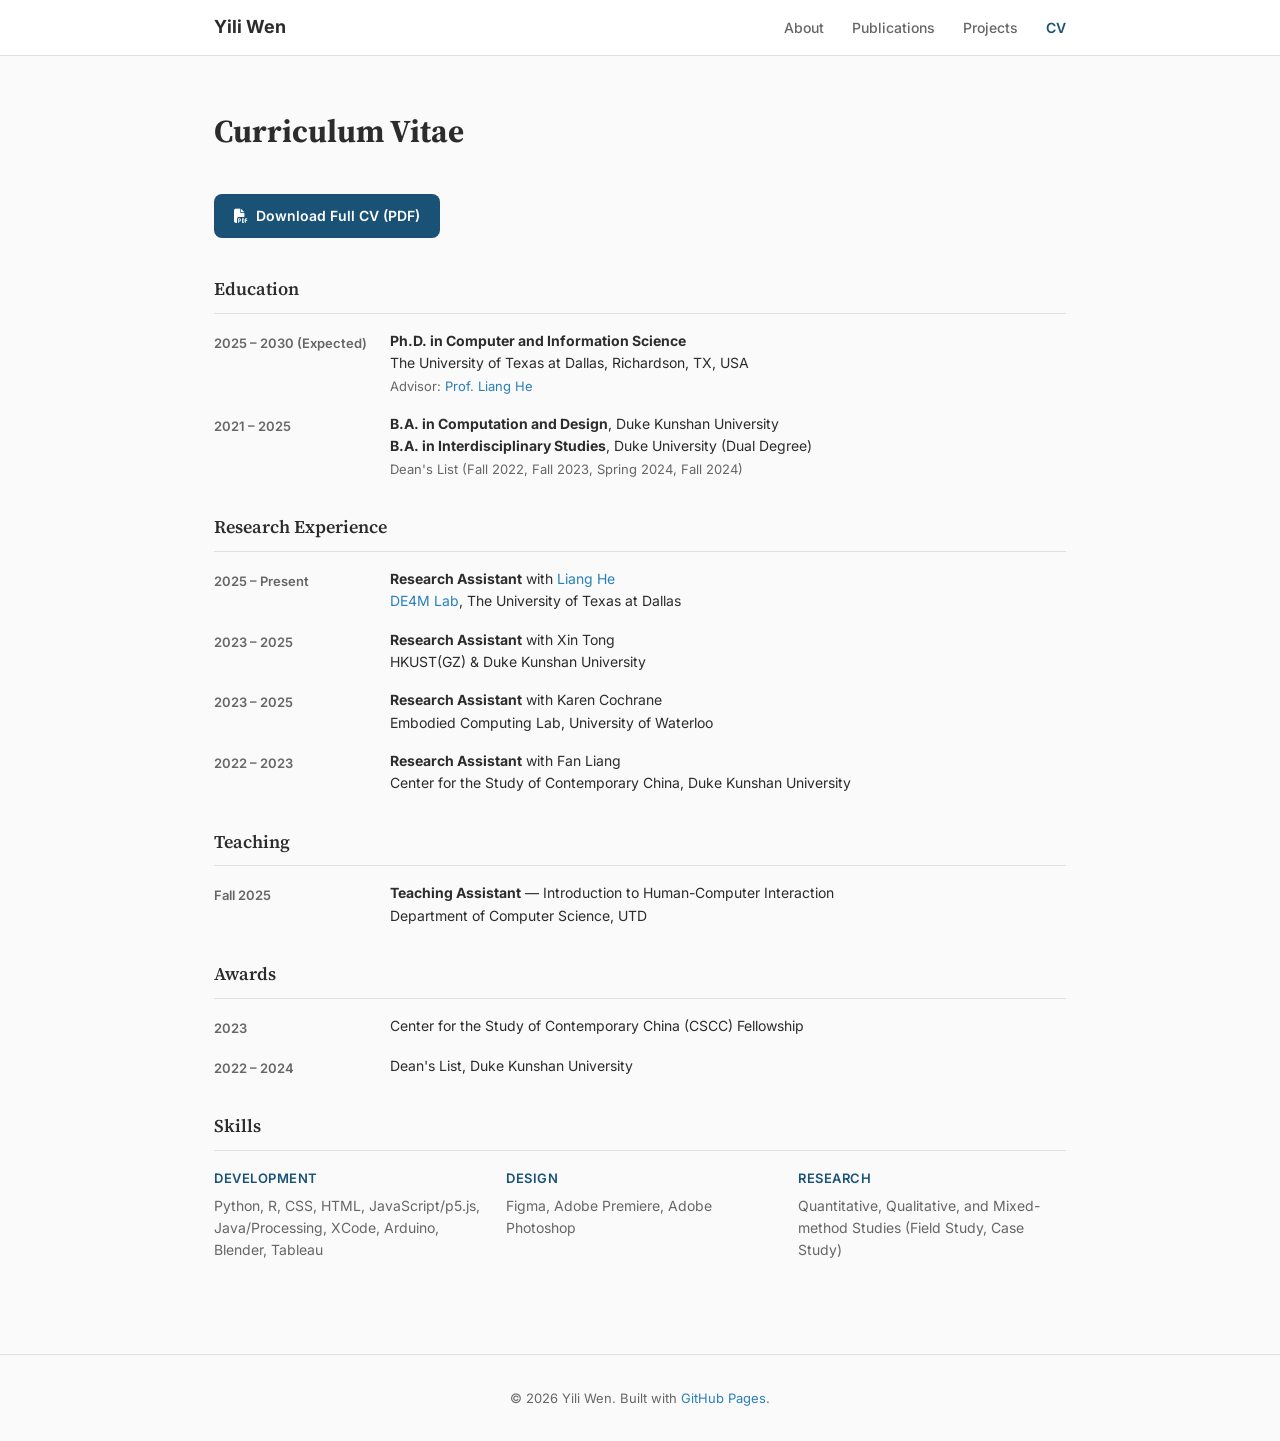
==== cv.html @ 9dcdfe8d "Split into 4 pages, update DE4M and Liang He links, add featured projects on About" ====
<!DOCTYPE html>
<html lang="en">
<head>
  <meta charset="UTF-8">
  <meta name="viewport" content="width=device-width, initial-scale=1.0">
  <title>CV - Yili Wen</title>
  <link rel="stylesheet" href="style.css">
  <link rel="preconnect" href="https://fonts.googleapis.com">
  <link rel="preconnect" href="https://fonts.gstatic.com" crossorigin>
  <link href="https://fonts.googleapis.com/css2?family=Inter:wght@300;400;500;600;700&family=Source+Serif+4:ital,wght@0,400;0,600;0,700;1,400&display=swap" rel="stylesheet">
  <link rel="stylesheet" href="https://cdnjs.cloudflare.com/ajax/libs/font-awesome/6.5.1/css/all.min.css">
</head>
<body>

<nav class="navbar">
  <div class="nav-container">
    <a href="index.html" class="nav-name">Yili Wen</a>
    <div class="nav-links">
      <a href="index.html">About</a>
      <a href="publications.html">Publications</a>
      <a href="projects.html">Projects</a>
      <a href="cv.html" class="active">CV</a>
    </div>
    <button class="nav-toggle" aria-label="Toggle menu">
      <i class="fas fa-bars"></i>
    </button>
  </div>
</nav>

<main class="page-content">
  <div class="container">
    <h1 class="page-title">Curriculum Vitae</h1>

    <p class="cv-download" style="margin-bottom: 36px;">
      <a href="YiliWen_CV.pdf" target="_blank"><i class="fas fa-file-pdf"></i> Download Full CV (PDF)</a>
    </p>

    <div class="cv-section">
      <h3>Education</h3>
      <div class="cv-item">
        <div class="cv-date">2025 &ndash; 2030 (Expected)</div>
        <div class="cv-detail">
          <strong>Ph.D. in Computer and Information Science</strong><br>
          The University of Texas at Dallas, Richardson, TX, USA<br>
          <span class="cv-note">Advisor: <a href="https://www.lianghe.me/" target="_blank">Prof. Liang He</a></span>
        </div>
      </div>
      <div class="cv-item">
        <div class="cv-date">2021 &ndash; 2025</div>
        <div class="cv-detail">
          <strong>B.A. in Computation and Design</strong>, Duke Kunshan University<br>
          <strong>B.A. in Interdisciplinary Studies</strong>, Duke University (Dual Degree)<br>
          <span class="cv-note">Dean's List (Fall 2022, Fall 2023, Spring 2024, Fall 2024)</span>
        </div>
      </div>
    </div>

    <div class="cv-section">
      <h3>Research Experience</h3>
      <div class="cv-item">
        <div class="cv-date">2025 &ndash; Present</div>
        <div class="cv-detail">
          <strong>Research Assistant</strong> with <a href="https://www.lianghe.me/" target="_blank">Liang He</a><br>
          <a href="https://www.de4m.xyz/" target="_blank">DE4M Lab</a>, The University of Texas at Dallas
        </div>
      </div>
      <div class="cv-item">
        <div class="cv-date">2023 &ndash; 2025</div>
        <div class="cv-detail">
          <strong>Research Assistant</strong> with Xin Tong<br>
          HKUST(GZ) &amp; Duke Kunshan University
        </div>
      </div>
      <div class="cv-item">
        <div class="cv-date">2023 &ndash; 2025</div>
        <div class="cv-detail">
          <strong>Research Assistant</strong> with Karen Cochrane<br>
          Embodied Computing Lab, University of Waterloo
        </div>
      </div>
      <div class="cv-item">
        <div class="cv-date">2022 &ndash; 2023</div>
        <div class="cv-detail">
          <strong>Research Assistant</strong> with Fan Liang<br>
          Center for the Study of Contemporary China, Duke Kunshan University
        </div>
      </div>
    </div>

    <div class="cv-section">
      <h3>Teaching</h3>
      <div class="cv-item">
        <div class="cv-date">Fall 2025</div>
        <div class="cv-detail">
          <strong>Teaching Assistant</strong> &mdash; Introduction to Human-Computer Interaction<br>
          Department of Computer Science, UTD
        </div>
      </div>
    </div>

    <div class="cv-section">
      <h3>Awards</h3>
      <div class="cv-item">
        <div class="cv-date">2023</div>
        <div class="cv-detail">
          Center for the Study of Contemporary China (CSCC) Fellowship
        </div>
      </div>
      <div class="cv-item">
        <div class="cv-date">2022 &ndash; 2024</div>
        <div class="cv-detail">
          Dean's List, Duke Kunshan University
        </div>
      </div>
    </div>

    <div class="cv-section">
      <h3>Skills</h3>
      <div class="skills-grid">
        <div class="skill-group">
          <h4>Development</h4>
          <p>Python, R, CSS, HTML, JavaScript/p5.js, Java/Processing, XCode, Arduino, Blender, Tableau</p>
        </div>
        <div class="skill-group">
          <h4>Design</h4>
          <p>Figma, Adobe Premiere, Adobe Photoshop</p>
        </div>
        <div class="skill-group">
          <h4>Research</h4>
          <p>Quantitative, Qualitative, and Mixed-method Studies (Field Study, Case Study)</p>
        </div>
      </div>
    </div>

  </div>
</main>

<footer class="footer">
  <div class="container">
    <p>&copy; 2026 Yili Wen. Built with <a href="https://pages.github.com/" target="_blank">GitHub Pages</a>.</p>
  </div>
</footer>

<script>
  const toggle = document.querySelector('.nav-toggle');
  const links = document.querySelector('.nav-links');
  toggle.addEventListener('click', () => links.classList.toggle('active'));
</script>

</body>
</html>
---- style.css ----
/* ============================================
   Yili Wen - Academic Personal Website
   Clean, minimal design inspired by HCI PhD sites
   ============================================ */

:root {
  --color-bg: #fafafa;
  --color-bg-alt: #f0f0f0;
  --color-text: #2c2c2c;
  --color-text-secondary: #666;
  --color-accent: #1a5276;
  --color-accent-light: #2980b9;
  --color-border: #e0e0e0;
  --color-card-bg: #fff;
  --color-tag-bg: #e8f0f8;
  --color-tag-text: #1a5276;
  --font-sans: 'Inter', -apple-system, BlinkMacSystemFont, sans-serif;
  --font-serif: 'Source Serif 4', Georgia, serif;
  --max-width: 900px;
  --nav-height: 56px;
}

/* Reset */
*, *::before, *::after {
  box-sizing: border-box;
  margin: 0;
  padding: 0;
}

html {
  scroll-behavior: smooth;
  scroll-padding-top: var(--nav-height);
}

body {
  font-family: var(--font-sans);
  font-size: 15px;
  line-height: 1.7;
  color: var(--color-text);
  background: var(--color-bg);
  -webkit-font-smoothing: antialiased;
}

a {
  color: var(--color-accent-light);
  text-decoration: none;
  transition: color 0.2s;
}

a:hover {
  color: var(--color-accent);
  text-decoration: underline;
}

.container {
  max-width: var(--max-width);
  margin: 0 auto;
  padding: 0 24px;
}

/* ---- Navigation ---- */
.navbar {
  position: fixed;
  top: 0;
  left: 0;
  right: 0;
  height: var(--nav-height);
  background: rgba(255, 255, 255, 0.92);
  backdrop-filter: blur(12px);
  -webkit-backdrop-filter: blur(12px);
  border-bottom: 1px solid var(--color-border);
  z-index: 100;
}

.nav-container {
  max-width: var(--max-width);
  margin: 0 auto;
  padding: 0 24px;
  display: flex;
  align-items: center;
  justify-content: space-between;
  height: 100%;
}

.nav-name {
  font-weight: 700;
  font-size: 18px;
  color: var(--color-text);
  text-decoration: none;
}

.nav-name:hover {
  text-decoration: none;
  color: var(--color-accent);
}

.nav-links {
  display: flex;
  gap: 28px;
}

.nav-links a {
  font-size: 14px;
  font-weight: 500;
  color: var(--color-text-secondary);
  text-decoration: none;
  transition: color 0.2s;
}

.nav-links a:hover {
  color: var(--color-accent);
  text-decoration: none;
}

.nav-toggle {
  display: none;
  background: none;
  border: none;
  font-size: 20px;
  color: var(--color-text);
  cursor: pointer;
}

/* ---- Page Content ---- */
.page-content {
  padding-top: calc(var(--nav-height) + 48px);
  padding-bottom: 60px;
  min-height: calc(100vh - 100px);
}

.page-title {
  font-family: var(--font-serif);
  font-size: 32px;
  font-weight: 700;
  margin-bottom: 36px;
  color: var(--color-text);
}

/* ---- Section Base ---- */
.section {
  padding: 80px 0 60px;
}

.section:first-of-type {
  padding-top: calc(var(--nav-height) + 60px);
}

.section-alt {
  background: var(--color-bg-alt);
}

/* ---- Active Nav ---- */
.nav-links a.active {
  color: var(--color-accent);
  font-weight: 600;
}

/* ---- Section Header with View All ---- */
.section-header {
  display: flex;
  align-items: baseline;
  justify-content: space-between;
  margin-bottom: 0;
}

.section-header h2 {
  margin-bottom: 24px;
}

.view-all {
  font-size: 14px;
  font-weight: 500;
  white-space: nowrap;
}

/* ---- Featured Projects ---- */
.featured-projects {
  margin-top: 48px;
}

/* ---- Project Card as Link ---- */
a.project-card {
  text-decoration: none;
  color: inherit;
  display: block;
}

a.project-card:hover {
  text-decoration: none;
}

a.project-card:hover h3 {
  color: var(--color-accent);
}

/* ---- Skills Grid ---- */
.skills-grid {
  display: grid;
  grid-template-columns: repeat(3, 1fr);
  gap: 24px;
}

.skill-group h4 {
  font-size: 13px;
  font-weight: 600;
  text-transform: uppercase;
  letter-spacing: 0.5px;
  color: var(--color-accent);
  margin-bottom: 6px;
}

.skill-group p {
  font-size: 14px;
  color: var(--color-text-secondary);
  line-height: 1.6;
}

h2 {
  font-family: var(--font-serif);
  font-size: 28px;
  font-weight: 700;
  margin-bottom: 32px;
  color: var(--color-text);
}

h3 {
  font-size: 16px;
  font-weight: 600;
  margin-bottom: 12px;
}

/* ---- Hero / About ---- */
.hero-grid {
  display: grid;
  grid-template-columns: 200px 1fr;
  gap: 40px;
  align-items: start;
  margin-bottom: 36px;
}

.photo-placeholder {
  width: 200px;
  height: 240px;
  background: #d5d5d5;
  border-radius: 12px;
}

.profile-photo {
  width: 160px;
  height: 200px;
  object-fit: cover;
  object-position: center top;
  border-radius: 10px;
}

.hero-info h1 {
  font-family: var(--font-serif);
  font-size: 36px;
  font-weight: 700;
  line-height: 1.2;
  margin-bottom: 4px;
}

.chinese-name {
  font-size: 22px;
  font-weight: 400;
  color: var(--color-text-secondary);
}

.subtitle {
  font-size: 17px;
  color: var(--color-accent);
  font-weight: 500;
  margin-bottom: 8px;
}

.affiliation {
  font-size: 14px;
  color: var(--color-text-secondary);
  line-height: 1.6;
  margin-bottom: 16px;
}

.affiliation a {
  color: var(--color-text-secondary);
  text-decoration: underline;
  text-decoration-color: var(--color-border);
  text-underline-offset: 2px;
}

.affiliation a:hover {
  color: var(--color-accent);
}

.contact-links {
  display: flex;
  gap: 16px;
}

.contact-links a {
  display: flex;
  align-items: center;
  justify-content: center;
  width: 36px;
  height: 36px;
  border-radius: 50%;
  background: var(--color-bg-alt);
  color: var(--color-text-secondary);
  font-size: 16px;
  transition: all 0.2s;
  text-decoration: none;
}

.contact-links a:hover {
  background: var(--color-accent);
  color: #fff;
  text-decoration: none;
}

.bio {
  margin-bottom: 40px;
}

.bio p {
  margin-bottom: 12px;
  color: var(--color-text);
  line-height: 1.8;
}

/* ---- News ---- */
.news-list {
  list-style: none;
  border-left: 3px solid var(--color-accent);
  padding-left: 20px;
}

.news-list li {
  padding: 6px 0;
  font-size: 14px;
  color: var(--color-text);
}

.news-date {
  font-weight: 600;
  color: var(--color-accent);
  margin-right: 8px;
  font-size: 13px;
}

.news-tag {
  display: inline-block;
  font-size: 11px;
  font-weight: 600;
  padding: 1px 8px;
  border-radius: 4px;
  margin-right: 6px;
  text-transform: uppercase;
  letter-spacing: 0.5px;
}

.tag-paper { background: #d4edda; color: #155724; }
.tag-poster { background: #fff3cd; color: #856404; }
.tag-new { background: #cce5ff; color: #004085; }
.tag-award { background: #f8d7da; color: #721c24; }

/* ---- Publications ---- */
.pub-category {
  font-family: var(--font-serif);
  font-size: 18px;
  font-weight: 600;
  color: var(--color-text-secondary);
  margin-top: 28px;
  margin-bottom: 20px;
  padding-bottom: 8px;
  border-bottom: 1px solid var(--color-border);
}

.pub-item {
  display: grid;
  grid-template-columns: 52px 1fr;
  gap: 16px;
  margin-bottom: 28px;
}

.pub-year {
  font-weight: 700;
  font-size: 14px;
  color: var(--color-accent);
  padding-top: 2px;
}

.pub-title {
  font-family: var(--font-serif);
  font-size: 15px;
  font-weight: 600;
  line-height: 1.5;
  margin-bottom: 4px;
}

.pub-authors {
  font-size: 13px;
  color: var(--color-text-secondary);
  margin-bottom: 2px;
}

.pub-info {
  font-size: 13px;
  color: var(--color-text-secondary);
  font-style: italic;
}

.venue-badge {
  display: inline-block;
  font-size: 11px;
  font-weight: 700;
  padding: 2px 8px;
  border-radius: 4px;
  background: var(--color-accent);
  color: #fff;
  letter-spacing: 0.3px;
  margin-bottom: 6px;
}

.venue-poster {
  background: #6c757d;
}

.pub-links {
  margin-top: 6px;
  display: flex;
  gap: 12px;
}

.pub-link {
  font-size: 12px;
  font-weight: 600;
  padding: 3px 10px;
  border-radius: 4px;
  background: var(--color-tag-bg);
  color: var(--color-tag-text);
  text-decoration: none;
}

.pub-link:hover {
  background: var(--color-accent);
  color: #fff;
  text-decoration: none;
}

/* ---- Projects Grid ---- */
.project-grid {
  display: grid;
  grid-template-columns: repeat(2, 1fr);
  gap: 24px;
}

.project-card {
  background: var(--color-card-bg);
  border-radius: 12px;
  overflow: hidden;
  border: 1px solid var(--color-border);
  transition: transform 0.2s, box-shadow 0.2s;
}

.project-card:hover {
  transform: translateY(-3px);
  box-shadow: 0 8px 24px rgba(0,0,0,0.08);
}

.project-image-placeholder {
  width: 100%;
  height: 160px;
  background: #d5d5d5;
}

.project-body {
  padding: 20px;
}

.project-tags {
  display: flex;
  gap: 6px;
  margin-bottom: 8px;
  flex-wrap: wrap;
}

.project-tag {
  font-size: 11px;
  font-weight: 600;
  padding: 2px 8px;
  border-radius: 4px;
  background: var(--color-tag-bg);
  color: var(--color-tag-text);
}

.project-body h3 {
  font-family: var(--font-serif);
  font-size: 16px;
  font-weight: 600;
  margin-bottom: 8px;
  line-height: 1.4;
}

.project-body p {
  font-size: 13px;
  color: var(--color-text-secondary);
  line-height: 1.6;
}

/* ---- CV Section ---- */
.cv-section {
  margin-bottom: 32px;
}

.cv-section h3 {
  font-family: var(--font-serif);
  font-size: 18px;
  font-weight: 600;
  padding-bottom: 8px;
  border-bottom: 1px solid var(--color-border);
  margin-bottom: 16px;
}

.cv-item {
  display: grid;
  grid-template-columns: 160px 1fr;
  gap: 16px;
  margin-bottom: 16px;
}

.cv-date {
  font-size: 13px;
  font-weight: 600;
  color: var(--color-text-secondary);
  padding-top: 2px;
}

.cv-detail {
  font-size: 14px;
  line-height: 1.6;
}

.cv-note {
  font-size: 13px;
  color: var(--color-text-secondary);
}

.cv-download {
  margin-top: 24px;
}

.cv-download a {
  display: inline-flex;
  align-items: center;
  gap: 8px;
  padding: 10px 20px;
  background: var(--color-accent);
  color: #fff;
  border-radius: 8px;
  font-weight: 600;
  font-size: 14px;
  transition: background 0.2s;
  text-decoration: none;
}

.cv-download a:hover {
  background: var(--color-accent-light);
  text-decoration: none;
  color: #fff;
}

/* ---- Footer ---- */
.footer {
  padding: 32px 0;
  text-align: center;
  font-size: 13px;
  color: var(--color-text-secondary);
  border-top: 1px solid var(--color-border);
}

/* ---- Responsive ---- */
@media (max-width: 768px) {
  .hero-grid {
    grid-template-columns: 1fr;
    justify-items: center;
    text-align: center;
    gap: 24px;
  }

  .photo-placeholder {
    width: 160px;
    height: 192px;
  }

  .contact-links {
    justify-content: center;
  }

  .bio {
    text-align: left;
  }

  .project-grid {
    grid-template-columns: 1fr;
  }

  .pub-item {
    grid-template-columns: 1fr;
  }

  .pub-year {
    margin-bottom: -12px;
  }

  .cv-item {
    grid-template-columns: 1fr;
  }

  .cv-date {
    margin-bottom: -8px;
  }

  .skills-grid {
    grid-template-columns: 1fr;
  }

  .nav-links {
    display: none;
    position: absolute;
    top: var(--nav-height);
    left: 0;
    right: 0;
    background: rgba(255, 255, 255, 0.98);
    flex-direction: column;
    padding: 16px 24px;
    gap: 12px;
    border-bottom: 1px solid var(--color-border);
  }

  .nav-links.active {
    display: flex;
  }

  .nav-toggle {
    display: block;
  }
}

@media (max-width: 480px) {
  h2 {
    font-size: 24px;
  }

  .hero-info h1 {
    font-size: 28px;
  }

  .section {
    padding: 60px 0 40px;
  }
}
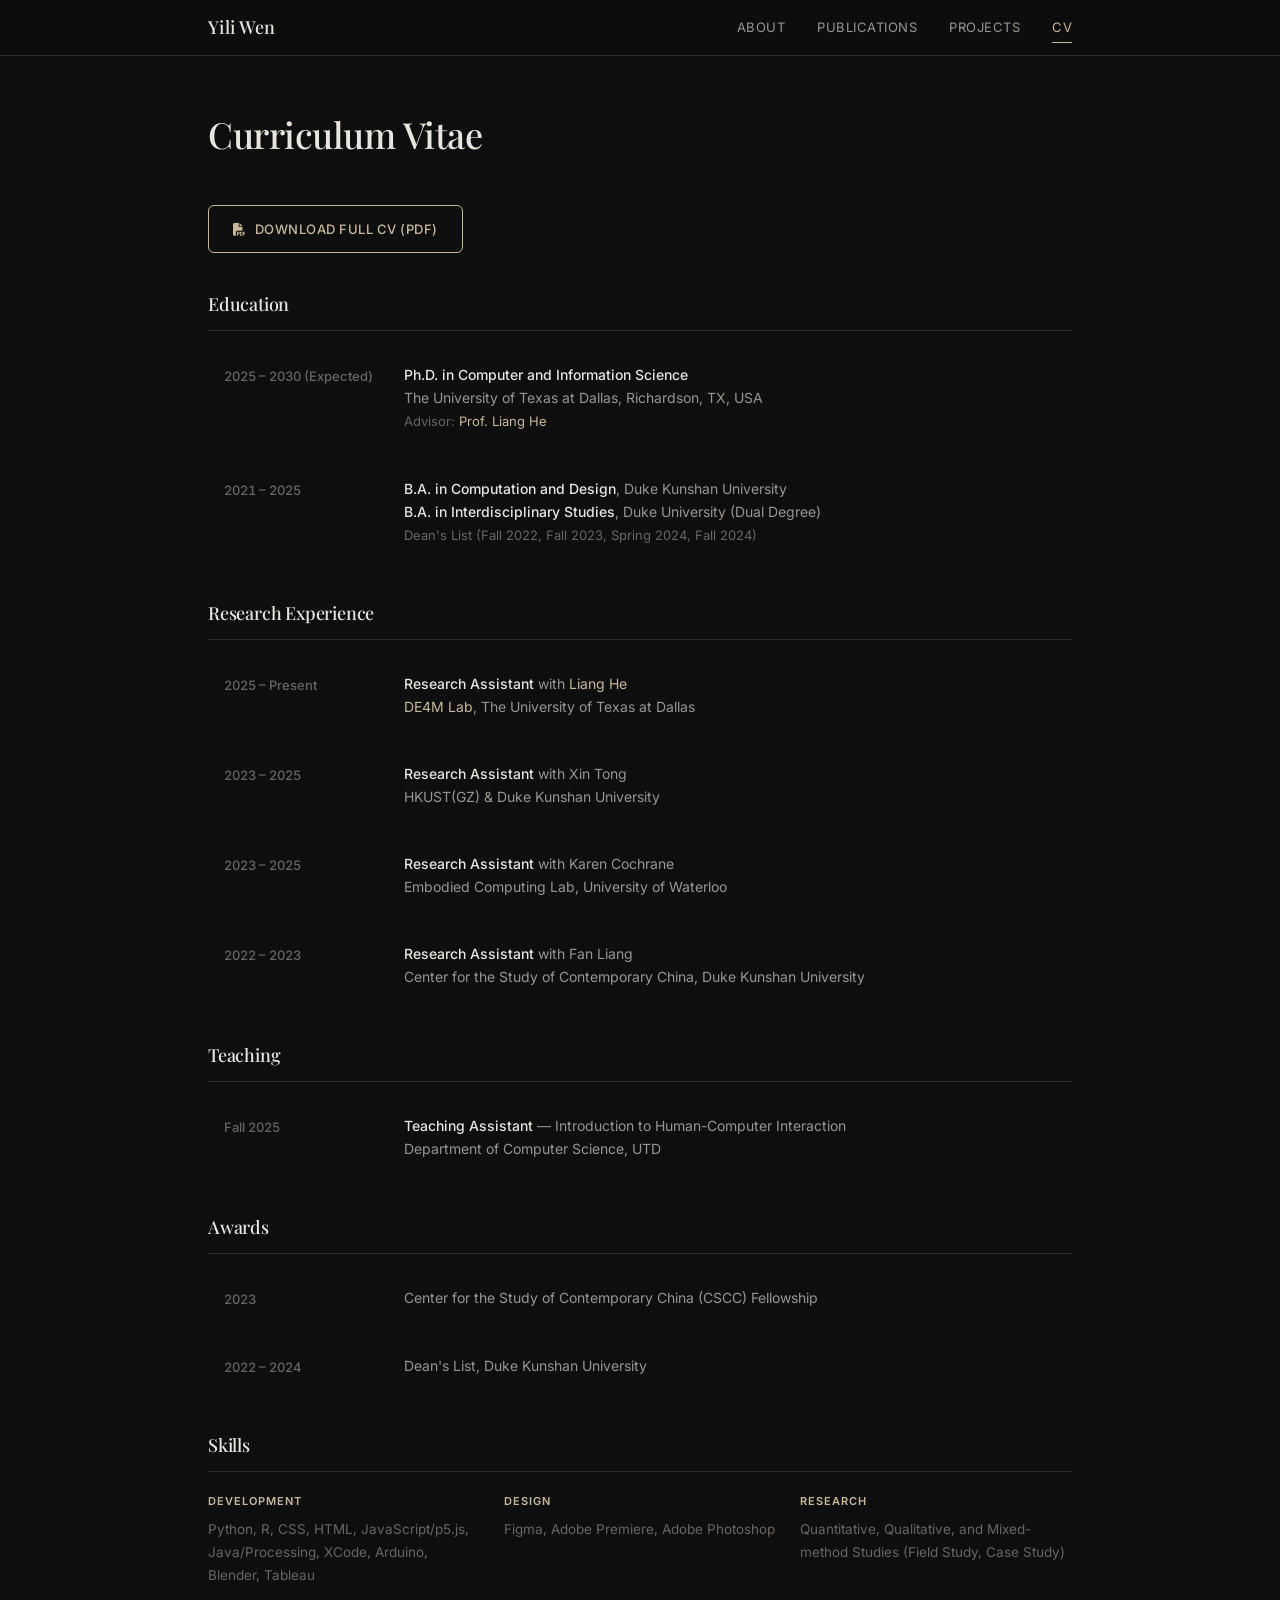
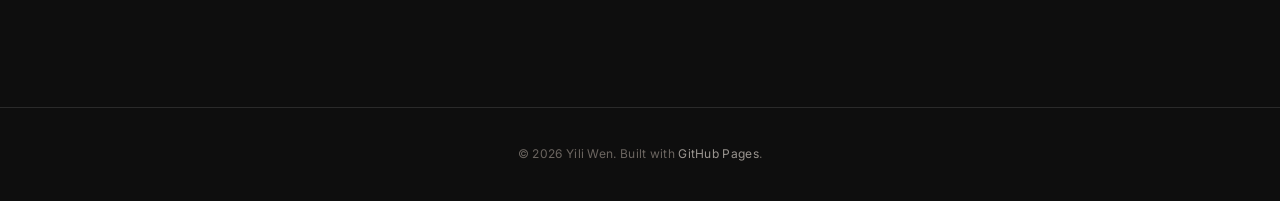
==== commit e353ffc9: "Dark theme redesign: Feel Connect Move branding, Playfair Display, warm gold accents" ====
--- a/cv.html
+++ b/cv.html
@@ -7,7 +7,7 @@
   <link rel="stylesheet" href="style.css">
   <link rel="preconnect" href="https://fonts.googleapis.com">
   <link rel="preconnect" href="https://fonts.gstatic.com" crossorigin>
-  <link href="https://fonts.googleapis.com/css2?family=Inter:wght@300;400;500;600;700&family=Source+Serif+4:ital,wght@0,400;0,600;0,700;1,400&display=swap" rel="stylesheet">
+  <link href="https://fonts.googleapis.com/css2?family=Inter:wght@300;400;500;600;700&family=Playfair+Display:ital,wght@0,400;0,500;0,600;0,700;1,400&display=swap" rel="stylesheet">
   <link rel="stylesheet" href="https://cdnjs.cloudflare.com/ajax/libs/font-awesome/6.5.1/css/all.min.css">
 </head>
 <body>
--- a/style.css
+++ b/style.css
@@ -1,22 +1,27 @@
 /* ============================================
    Yili Wen - Academic Personal Website
-   Clean, minimal design inspired by HCI PhD sites
+   Dark theme — "Feel · Connect · Move"
    ============================================ */
 
+@import url('https://fonts.googleapis.com/css2?family=Inter:wght@300;400;500;600;700&family=Playfair+Display:ital,wght@0,400;0,500;0,600;0,700;1,400&display=swap');
+
 :root {
-  --color-bg: #fafafa;
-  --color-bg-alt: #f0f0f0;
-  --color-text: #2c2c2c;
-  --color-text-secondary: #666;
-  --color-accent: #1a5276;
-  --color-accent-light: #2980b9;
-  --color-border: #e0e0e0;
-  --color-card-bg: #fff;
-  --color-tag-bg: #e8f0f8;
-  --color-tag-text: #1a5276;
+  --color-bg: #0e0e0e;
+  --color-bg-alt: #161616;
+  --color-bg-card: #1c1c1c;
+  --color-bg-card-hover: #222;
+  --color-text: #e8e4de;
+  --color-text-secondary: #9a9590;
+  --color-text-muted: #6b6560;
+  --color-accent: #c8b89a;
+  --color-accent-hover: #ddd0b8;
+  --color-border: #2a2a2a;
+  --color-border-light: #333;
+  --color-tag-bg: rgba(200, 184, 154, 0.12);
+  --color-tag-text: #c8b89a;
   --font-sans: 'Inter', -apple-system, BlinkMacSystemFont, sans-serif;
-  --font-serif: 'Source Serif 4', Georgia, serif;
-  --max-width: 900px;
+  --font-display: 'Playfair Display', Georgia, serif;
+  --max-width: 920px;
   --nav-height: 56px;
 }
 
@@ -42,20 +47,24 @@
 }
 
 a {
-  color: var(--color-accent-light);
+  color: var(--color-accent);
   text-decoration: none;
-  transition: color 0.2s;
+  transition: color 0.3s;
 }
 
 a:hover {
-  color: var(--color-accent);
-  text-decoration: underline;
+  color: var(--color-accent-hover);
+}
+
+::selection {
+  background: rgba(200, 184, 154, 0.3);
+  color: #fff;
 }
 
 .container {
   max-width: var(--max-width);
   margin: 0 auto;
-  padding: 0 24px;
+  padding: 0 28px;
 }
 
 /* ---- Navigation ---- */
@@ -65,9 +74,9 @@
   left: 0;
   right: 0;
   height: var(--nav-height);
-  background: rgba(255, 255, 255, 0.92);
-  backdrop-filter: blur(12px);
-  -webkit-backdrop-filter: blur(12px);
+  background: rgba(14, 14, 14, 0.85);
+  backdrop-filter: blur(16px);
+  -webkit-backdrop-filter: blur(16px);
   border-bottom: 1px solid var(--color-border);
   z-index: 100;
 }
@@ -75,7 +84,7 @@
 .nav-container {
   max-width: var(--max-width);
   margin: 0 auto;
-  padding: 0 24px;
+  padding: 0 28px;
   display: flex;
   align-items: center;
   justify-content: space-between;
@@ -83,33 +92,56 @@
 }
 
 .nav-name {
-  font-weight: 700;
+  font-family: var(--font-display);
+  font-weight: 500;
   font-size: 18px;
   color: var(--color-text);
   text-decoration: none;
+  letter-spacing: 0.3px;
 }
 
 .nav-name:hover {
-  text-decoration: none;
   color: var(--color-accent);
 }
 
 .nav-links {
   display: flex;
-  gap: 28px;
+  gap: 32px;
 }
 
 .nav-links a {
-  font-size: 14px;
-  font-weight: 500;
+  font-size: 13px;
+  font-weight: 400;
   color: var(--color-text-secondary);
   text-decoration: none;
-  transition: color 0.2s;
+  letter-spacing: 0.5px;
+  text-transform: uppercase;
+  transition: color 0.3s;
+  position: relative;
+}
+
+.nav-links a::after {
+  content: '';
+  position: absolute;
+  bottom: -4px;
+  left: 0;
+  width: 0;
+  height: 1px;
+  background: var(--color-accent);
+  transition: width 0.3s ease;
+}
+
+.nav-links a:hover::after,
+.nav-links a.active::after {
+  width: 100%;
 }
 
 .nav-links a:hover {
-  color: var(--color-accent);
-  text-decoration: none;
+  color: var(--color-text);
+}
+
+.nav-links a.active {
+  color: var(--color-accent);
 }
 
 .nav-toggle {
@@ -124,177 +156,100 @@
 /* ---- Page Content ---- */
 .page-content {
   padding-top: calc(var(--nav-height) + 48px);
-  padding-bottom: 60px;
+  padding-bottom: 80px;
   min-height: calc(100vh - 100px);
 }
 
 .page-title {
-  font-family: var(--font-serif);
-  font-size: 32px;
-  font-weight: 700;
-  margin-bottom: 36px;
-  color: var(--color-text);
-}
-
-/* ---- Section Base ---- */
-.section {
-  padding: 80px 0 60px;
-}
-
-.section:first-of-type {
-  padding-top: calc(var(--nav-height) + 60px);
-}
-
-.section-alt {
-  background: var(--color-bg-alt);
-}
-
-/* ---- Active Nav ---- */
-.nav-links a.active {
-  color: var(--color-accent);
-  font-weight: 600;
-}
-
-/* ---- Section Header with View All ---- */
-.section-header {
-  display: flex;
-  align-items: baseline;
-  justify-content: space-between;
-  margin-bottom: 0;
-}
-
-.section-header h2 {
-  margin-bottom: 24px;
-}
-
-.view-all {
+  font-family: var(--font-display);
+  font-size: 36px;
+  font-weight: 500;
+  margin-bottom: 40px;
+  color: var(--color-text);
+  letter-spacing: -0.5px;
+}
+
+/* ---- Hero / About ---- */
+.hero-tagline {
+  font-family: var(--font-display);
   font-size: 14px;
-  font-weight: 500;
-  white-space: nowrap;
-}
-
-/* ---- Featured Projects ---- */
-.featured-projects {
-  margin-top: 48px;
-}
-
-/* ---- Project Card as Link ---- */
-a.project-card {
-  text-decoration: none;
-  color: inherit;
-  display: block;
-}
-
-a.project-card:hover {
-  text-decoration: none;
-}
-
-a.project-card:hover h3 {
-  color: var(--color-accent);
-}
-
-/* ---- Skills Grid ---- */
-.skills-grid {
-  display: grid;
-  grid-template-columns: repeat(3, 1fr);
-  gap: 24px;
-}
-
-.skill-group h4 {
-  font-size: 13px;
-  font-weight: 600;
-  text-transform: uppercase;
-  letter-spacing: 0.5px;
-  color: var(--color-accent);
-  margin-bottom: 6px;
-}
-
-.skill-group p {
-  font-size: 14px;
-  color: var(--color-text-secondary);
-  line-height: 1.6;
-}
-
-h2 {
-  font-family: var(--font-serif);
-  font-size: 28px;
-  font-weight: 700;
+  font-weight: 400;
+  font-style: italic;
+  letter-spacing: 3px;
+  color: var(--color-text-muted);
+  text-transform: lowercase;
   margin-bottom: 32px;
-  color: var(--color-text);
-}
-
-h3 {
-  font-size: 16px;
-  font-weight: 600;
-  margin-bottom: 12px;
-}
-
-/* ---- Hero / About ---- */
+  padding-bottom: 24px;
+  border-bottom: 1px solid var(--color-border);
+}
+
 .hero-grid {
   display: grid;
-  grid-template-columns: 200px 1fr;
-  gap: 40px;
+  grid-template-columns: 180px 1fr;
+  gap: 44px;
   align-items: start;
-  margin-bottom: 36px;
-}
-
-.photo-placeholder {
-  width: 200px;
-  height: 240px;
-  background: #d5d5d5;
-  border-radius: 12px;
+  margin-bottom: 40px;
 }
 
 .profile-photo {
-  width: 160px;
-  height: 200px;
+  width: 180px;
+  height: 220px;
   object-fit: cover;
   object-position: center top;
-  border-radius: 10px;
+  border-radius: 6px;
+  filter: grayscale(15%);
+  transition: filter 0.5s ease;
+}
+
+.profile-photo:hover {
+  filter: grayscale(0%);
 }
 
 .hero-info h1 {
-  font-family: var(--font-serif);
-  font-size: 36px;
-  font-weight: 700;
+  font-family: var(--font-display);
+  font-size: 38px;
+  font-weight: 500;
   line-height: 1.2;
   margin-bottom: 4px;
+  letter-spacing: -0.5px;
 }
 
 .chinese-name {
-  font-size: 22px;
+  font-size: 20px;
   font-weight: 400;
   color: var(--color-text-secondary);
+  margin-left: 4px;
 }
 
 .subtitle {
-  font-size: 17px;
-  color: var(--color-accent);
-  font-weight: 500;
-  margin-bottom: 8px;
+  font-size: 15px;
+  color: var(--color-accent);
+  font-weight: 400;
+  margin-bottom: 12px;
+  letter-spacing: 0.3px;
 }
 
 .affiliation {
-  font-size: 14px;
-  color: var(--color-text-secondary);
-  line-height: 1.6;
-  margin-bottom: 16px;
+  font-size: 13px;
+  color: var(--color-text-secondary);
+  line-height: 1.7;
+  margin-bottom: 20px;
 }
 
 .affiliation a {
   color: var(--color-text-secondary);
-  text-decoration: underline;
-  text-decoration-color: var(--color-border);
-  text-underline-offset: 2px;
+  border-bottom: 1px solid var(--color-border-light);
+  transition: color 0.3s, border-color 0.3s;
 }
 
 .affiliation a:hover {
   color: var(--color-accent);
+  border-color: var(--color-accent);
 }
 
 .contact-links {
   display: flex;
-  gap: 16px;
+  gap: 12px;
 }
 
 .contact-links a {
@@ -304,173 +259,235 @@
   width: 36px;
   height: 36px;
   border-radius: 50%;
-  background: var(--color-bg-alt);
-  color: var(--color-text-secondary);
-  font-size: 16px;
-  transition: all 0.2s;
+  border: 1px solid var(--color-border-light);
+  color: var(--color-text-secondary);
+  font-size: 15px;
+  transition: all 0.3s;
   text-decoration: none;
 }
 
 .contact-links a:hover {
-  background: var(--color-accent);
-  color: #fff;
-  text-decoration: none;
-}
-
+  border-color: var(--color-accent);
+  color: var(--color-accent);
+  background: rgba(200, 184, 154, 0.08);
+}
+
+/* ---- Bio ---- */
 .bio {
-  margin-bottom: 40px;
+  margin-bottom: 48px;
 }
 
 .bio p {
-  margin-bottom: 12px;
-  color: var(--color-text);
-  line-height: 1.8;
+  margin-bottom: 14px;
+  color: var(--color-text-secondary);
+  line-height: 1.85;
+  font-size: 14.5px;
+}
+
+.bio strong {
+  color: var(--color-text);
+  font-weight: 500;
+}
+
+.bio a {
+  border-bottom: 1px solid var(--color-border-light);
+}
+
+.bio a:hover {
+  border-color: var(--color-accent);
+}
+
+/* ---- Divider ---- */
+.section-divider {
+  border: none;
+  height: 1px;
+  background: var(--color-border);
+  margin: 48px 0;
 }
 
 /* ---- News ---- */
+h2 {
+  font-family: var(--font-display);
+  font-size: 24px;
+  font-weight: 500;
+  margin-bottom: 24px;
+  color: var(--color-text);
+  letter-spacing: -0.3px;
+}
+
 .news-list {
   list-style: none;
-  border-left: 3px solid var(--color-accent);
+  padding-left: 0;
+  border-left: 2px solid var(--color-border-light);
   padding-left: 20px;
 }
 
 .news-list li {
-  padding: 6px 0;
+  padding: 8px 0;
   font-size: 14px;
+  color: var(--color-text-secondary);
+  transition: color 0.3s;
+}
+
+.news-list li:hover {
   color: var(--color-text);
 }
 
 .news-date {
   font-weight: 600;
   color: var(--color-accent);
-  margin-right: 8px;
-  font-size: 13px;
+  margin-right: 10px;
+  font-size: 13px;
+  font-variant-numeric: tabular-nums;
 }
 
 .news-tag {
   display: inline-block;
-  font-size: 11px;
+  font-size: 10px;
   font-weight: 600;
-  padding: 1px 8px;
-  border-radius: 4px;
-  margin-right: 6px;
+  padding: 2px 8px;
+  border-radius: 3px;
+  margin-right: 8px;
   text-transform: uppercase;
-  letter-spacing: 0.5px;
-}
-
-.tag-paper { background: #d4edda; color: #155724; }
-.tag-poster { background: #fff3cd; color: #856404; }
-.tag-new { background: #cce5ff; color: #004085; }
-.tag-award { background: #f8d7da; color: #721c24; }
+  letter-spacing: 0.8px;
+}
+
+.tag-paper { background: rgba(76, 175, 80, 0.15); color: #81c784; }
+.tag-poster { background: rgba(255, 193, 7, 0.15); color: #ffd54f; }
+.tag-new { background: rgba(100, 181, 246, 0.15); color: #90caf9; }
+.tag-award { background: rgba(239, 83, 80, 0.15); color: #ef9a9a; }
 
 /* ---- Publications ---- */
-.pub-category {
-  font-family: var(--font-serif);
-  font-size: 18px;
-  font-weight: 600;
-  color: var(--color-text-secondary);
-  margin-top: 28px;
-  margin-bottom: 20px;
-  padding-bottom: 8px;
+h3.pub-category {
+  font-family: var(--font-display);
+  font-size: 17px;
+  font-weight: 500;
+  color: var(--color-text-muted);
+  margin-top: 32px;
+  margin-bottom: 24px;
+  padding-bottom: 10px;
   border-bottom: 1px solid var(--color-border);
+  letter-spacing: -0.2px;
 }
 
 .pub-item {
   display: grid;
-  grid-template-columns: 52px 1fr;
-  gap: 16px;
-  margin-bottom: 28px;
+  grid-template-columns: 48px 1fr;
+  gap: 20px;
+  margin-bottom: 32px;
+  padding: 20px;
+  border-radius: 8px;
+  transition: background 0.3s;
+}
+
+.pub-item:hover {
+  background: var(--color-bg-alt);
 }
 
 .pub-year {
-  font-weight: 700;
+  font-weight: 600;
   font-size: 14px;
   color: var(--color-accent);
   padding-top: 2px;
+  font-variant-numeric: tabular-nums;
 }
 
 .pub-title {
-  font-family: var(--font-serif);
-  font-size: 15px;
+  font-family: var(--font-display);
+  font-size: 15.5px;
+  font-weight: 500;
+  line-height: 1.5;
+  margin-bottom: 6px;
+  color: var(--color-text);
+}
+
+.pub-authors {
+  font-size: 13px;
+  color: var(--color-text-secondary);
+  margin-bottom: 4px;
+}
+
+.pub-authors strong {
+  color: var(--color-accent);
   font-weight: 600;
-  line-height: 1.5;
-  margin-bottom: 4px;
-}
-
-.pub-authors {
-  font-size: 13px;
-  color: var(--color-text-secondary);
-  margin-bottom: 2px;
 }
 
 .pub-info {
   font-size: 13px;
-  color: var(--color-text-secondary);
+  color: var(--color-text-muted);
   font-style: italic;
 }
 
 .venue-badge {
   display: inline-block;
-  font-size: 11px;
+  font-size: 10px;
   font-weight: 700;
-  padding: 2px 8px;
-  border-radius: 4px;
-  background: var(--color-accent);
-  color: #fff;
-  letter-spacing: 0.3px;
-  margin-bottom: 6px;
+  padding: 3px 10px;
+  border-radius: 3px;
+  background: rgba(200, 184, 154, 0.2);
+  color: var(--color-accent);
+  letter-spacing: 0.5px;
+  margin-bottom: 8px;
+  text-transform: uppercase;
 }
 
 .venue-poster {
-  background: #6c757d;
+  background: rgba(154, 149, 144, 0.2);
+  color: var(--color-text-secondary);
 }
 
 .pub-links {
-  margin-top: 6px;
+  margin-top: 8px;
   display: flex;
   gap: 12px;
 }
 
 .pub-link {
   font-size: 12px;
-  font-weight: 600;
-  padding: 3px 10px;
+  font-weight: 500;
+  padding: 4px 12px;
   border-radius: 4px;
-  background: var(--color-tag-bg);
-  color: var(--color-tag-text);
+  border: 1px solid var(--color-border-light);
+  color: var(--color-text-secondary);
   text-decoration: none;
+  transition: all 0.3s;
 }
 
 .pub-link:hover {
-  background: var(--color-accent);
-  color: #fff;
-  text-decoration: none;
+  border-color: var(--color-accent);
+  color: var(--color-accent);
 }
 
 /* ---- Projects Grid ---- */
 .project-grid {
   display: grid;
   grid-template-columns: repeat(2, 1fr);
-  gap: 24px;
+  gap: 20px;
 }
 
 .project-card {
-  background: var(--color-card-bg);
-  border-radius: 12px;
+  background: var(--color-bg-card);
+  border-radius: 10px;
   overflow: hidden;
   border: 1px solid var(--color-border);
-  transition: transform 0.2s, box-shadow 0.2s;
+  transition: transform 0.4s ease, border-color 0.4s ease, box-shadow 0.4s ease;
 }
 
 .project-card:hover {
-  transform: translateY(-3px);
-  box-shadow: 0 8px 24px rgba(0,0,0,0.08);
+  transform: translateY(-4px);
+  border-color: var(--color-border-light);
+  box-shadow: 0 16px 40px rgba(0, 0, 0, 0.3);
 }
 
 .project-image-placeholder {
   width: 100%;
   height: 160px;
-  background: #d5d5d5;
+  background: linear-gradient(135deg, #1a1a1a 0%, #252525 100%);
+  transition: background 0.4s ease;
+}
+
+.project-card:hover .project-image-placeholder {
+  background: linear-gradient(135deg, #1e1e1e 0%, #2a2a2a 100%);
 }
 
 .project-body {
@@ -480,102 +497,204 @@
 .project-tags {
   display: flex;
   gap: 6px;
-  margin-bottom: 8px;
+  margin-bottom: 10px;
   flex-wrap: wrap;
 }
 
 .project-tag {
-  font-size: 11px;
+  font-size: 10px;
   font-weight: 600;
-  padding: 2px 8px;
-  border-radius: 4px;
+  padding: 3px 10px;
+  border-radius: 3px;
   background: var(--color-tag-bg);
   color: var(--color-tag-text);
+  text-transform: uppercase;
+  letter-spacing: 0.5px;
 }
 
 .project-body h3 {
-  font-family: var(--font-serif);
+  font-family: var(--font-display);
   font-size: 16px;
-  font-weight: 600;
+  font-weight: 500;
   margin-bottom: 8px;
   line-height: 1.4;
+  color: var(--color-text);
+  letter-spacing: -0.2px;
+  transition: color 0.3s;
+}
+
+.project-card:hover .project-body h3 {
+  color: var(--color-accent);
 }
 
 .project-body p {
   font-size: 13px;
-  color: var(--color-text-secondary);
-  line-height: 1.6;
+  color: var(--color-text-muted);
+  line-height: 1.65;
+}
+
+/* ---- Project Card as Link ---- */
+a.project-card {
+  text-decoration: none;
+  color: inherit;
+  display: block;
+}
+
+a.project-card:hover {
+  text-decoration: none;
+}
+
+/* ---- Section Header with View All ---- */
+.section-header {
+  display: flex;
+  align-items: baseline;
+  justify-content: space-between;
+}
+
+.section-header h2 {
+  margin-bottom: 24px;
+}
+
+.view-all {
+  font-size: 13px;
+  font-weight: 400;
+  letter-spacing: 0.5px;
+  text-transform: uppercase;
+  white-space: nowrap;
+}
+
+/* ---- Featured Projects ---- */
+.featured-projects {
+  margin-top: 12px;
 }
 
 /* ---- CV Section ---- */
 .cv-section {
-  margin-bottom: 32px;
+  margin-bottom: 40px;
 }
 
 .cv-section h3 {
-  font-family: var(--font-serif);
+  font-family: var(--font-display);
   font-size: 18px;
-  font-weight: 600;
-  padding-bottom: 8px;
+  font-weight: 500;
+  padding-bottom: 10px;
   border-bottom: 1px solid var(--color-border);
-  margin-bottom: 16px;
+  margin-bottom: 20px;
+  color: var(--color-text);
+  letter-spacing: -0.2px;
 }
 
 .cv-item {
   display: grid;
   grid-template-columns: 160px 1fr;
-  gap: 16px;
-  margin-bottom: 16px;
+  gap: 20px;
+  margin-bottom: 20px;
+  padding: 12px 16px;
+  border-radius: 6px;
+  transition: background 0.3s;
+}
+
+.cv-item:hover {
+  background: var(--color-bg-alt);
 }
 
 .cv-date {
   font-size: 13px;
-  font-weight: 600;
-  color: var(--color-text-secondary);
+  font-weight: 500;
+  color: var(--color-text-muted);
   padding-top: 2px;
+  font-variant-numeric: tabular-nums;
 }
 
 .cv-detail {
   font-size: 14px;
-  line-height: 1.6;
+  line-height: 1.65;
+  color: var(--color-text-secondary);
+}
+
+.cv-detail strong {
+  color: var(--color-text);
+  font-weight: 500;
 }
 
 .cv-note {
   font-size: 13px;
-  color: var(--color-text-secondary);
+  color: var(--color-text-muted);
 }
 
 .cv-download {
-  margin-top: 24px;
+  margin-top: 28px;
 }
 
 .cv-download a {
   display: inline-flex;
   align-items: center;
   gap: 8px;
-  padding: 10px 20px;
+  padding: 12px 24px;
+  border: 1px solid var(--color-accent);
+  color: var(--color-accent);
+  border-radius: 6px;
+  font-weight: 500;
+  font-size: 13px;
+  letter-spacing: 0.5px;
+  text-transform: uppercase;
+  transition: all 0.3s;
+  text-decoration: none;
+}
+
+.cv-download a:hover {
   background: var(--color-accent);
-  color: #fff;
-  border-radius: 8px;
+  color: var(--color-bg);
+}
+
+/* ---- Skills Grid ---- */
+.skills-grid {
+  display: grid;
+  grid-template-columns: repeat(3, 1fr);
+  gap: 24px;
+}
+
+.skill-group h4 {
+  font-size: 11px;
   font-weight: 600;
-  font-size: 14px;
-  transition: background 0.2s;
-  text-decoration: none;
-}
-
-.cv-download a:hover {
-  background: var(--color-accent-light);
-  text-decoration: none;
-  color: #fff;
+  text-transform: uppercase;
+  letter-spacing: 1px;
+  color: var(--color-accent);
+  margin-bottom: 8px;
+}
+
+.skill-group p {
+  font-size: 13.5px;
+  color: var(--color-text-muted);
+  line-height: 1.7;
 }
 
 /* ---- Footer ---- */
 .footer {
-  padding: 32px 0;
+  padding: 36px 0;
   text-align: center;
-  font-size: 13px;
-  color: var(--color-text-secondary);
+  font-size: 12px;
+  color: var(--color-text-muted);
   border-top: 1px solid var(--color-border);
+  letter-spacing: 0.3px;
+}
+
+.footer a {
+  color: var(--color-text-secondary);
+}
+
+.footer a:hover {
+  color: var(--color-accent);
+}
+
+/* ---- Page Fade-in Animation ---- */
+@keyframes fadeIn {
+  from { opacity: 0; transform: translateY(12px); }
+  to { opacity: 1; transform: translateY(0); }
+}
+
+.page-content {
+  animation: fadeIn 0.6s ease forwards;
 }
 
 /* ---- Responsive ---- */
@@ -587,9 +706,9 @@
     gap: 24px;
   }
 
-  .photo-placeholder {
-    width: 160px;
-    height: 192px;
+  .profile-photo {
+    width: 140px;
+    height: 172px;
   }
 
   .contact-links {
@@ -606,18 +725,20 @@
 
   .pub-item {
     grid-template-columns: 1fr;
+    padding: 16px 12px;
   }
 
   .pub-year {
-    margin-bottom: -12px;
+    margin-bottom: -8px;
   }
 
   .cv-item {
     grid-template-columns: 1fr;
+    padding: 12px;
   }
 
   .cv-date {
-    margin-bottom: -8px;
+    margin-bottom: -4px;
   }
 
   .skills-grid {
@@ -630,10 +751,10 @@
     top: var(--nav-height);
     left: 0;
     right: 0;
-    background: rgba(255, 255, 255, 0.98);
+    background: rgba(14, 14, 14, 0.98);
     flex-direction: column;
-    padding: 16px 24px;
-    gap: 12px;
+    padding: 16px 28px;
+    gap: 14px;
     border-bottom: 1px solid var(--color-border);
   }
 
@@ -644,18 +765,18 @@
   .nav-toggle {
     display: block;
   }
+
+  .hero-tagline {
+    text-align: center;
+  }
 }
 
 @media (max-width: 480px) {
-  h2 {
-    font-size: 24px;
+  .page-title {
+    font-size: 28px;
   }
 
   .hero-info h1 {
-    font-size: 28px;
-  }
-
-  .section {
-    padding: 60px 0 40px;
-  }
-}
+    font-size: 30px;
+  }
+}
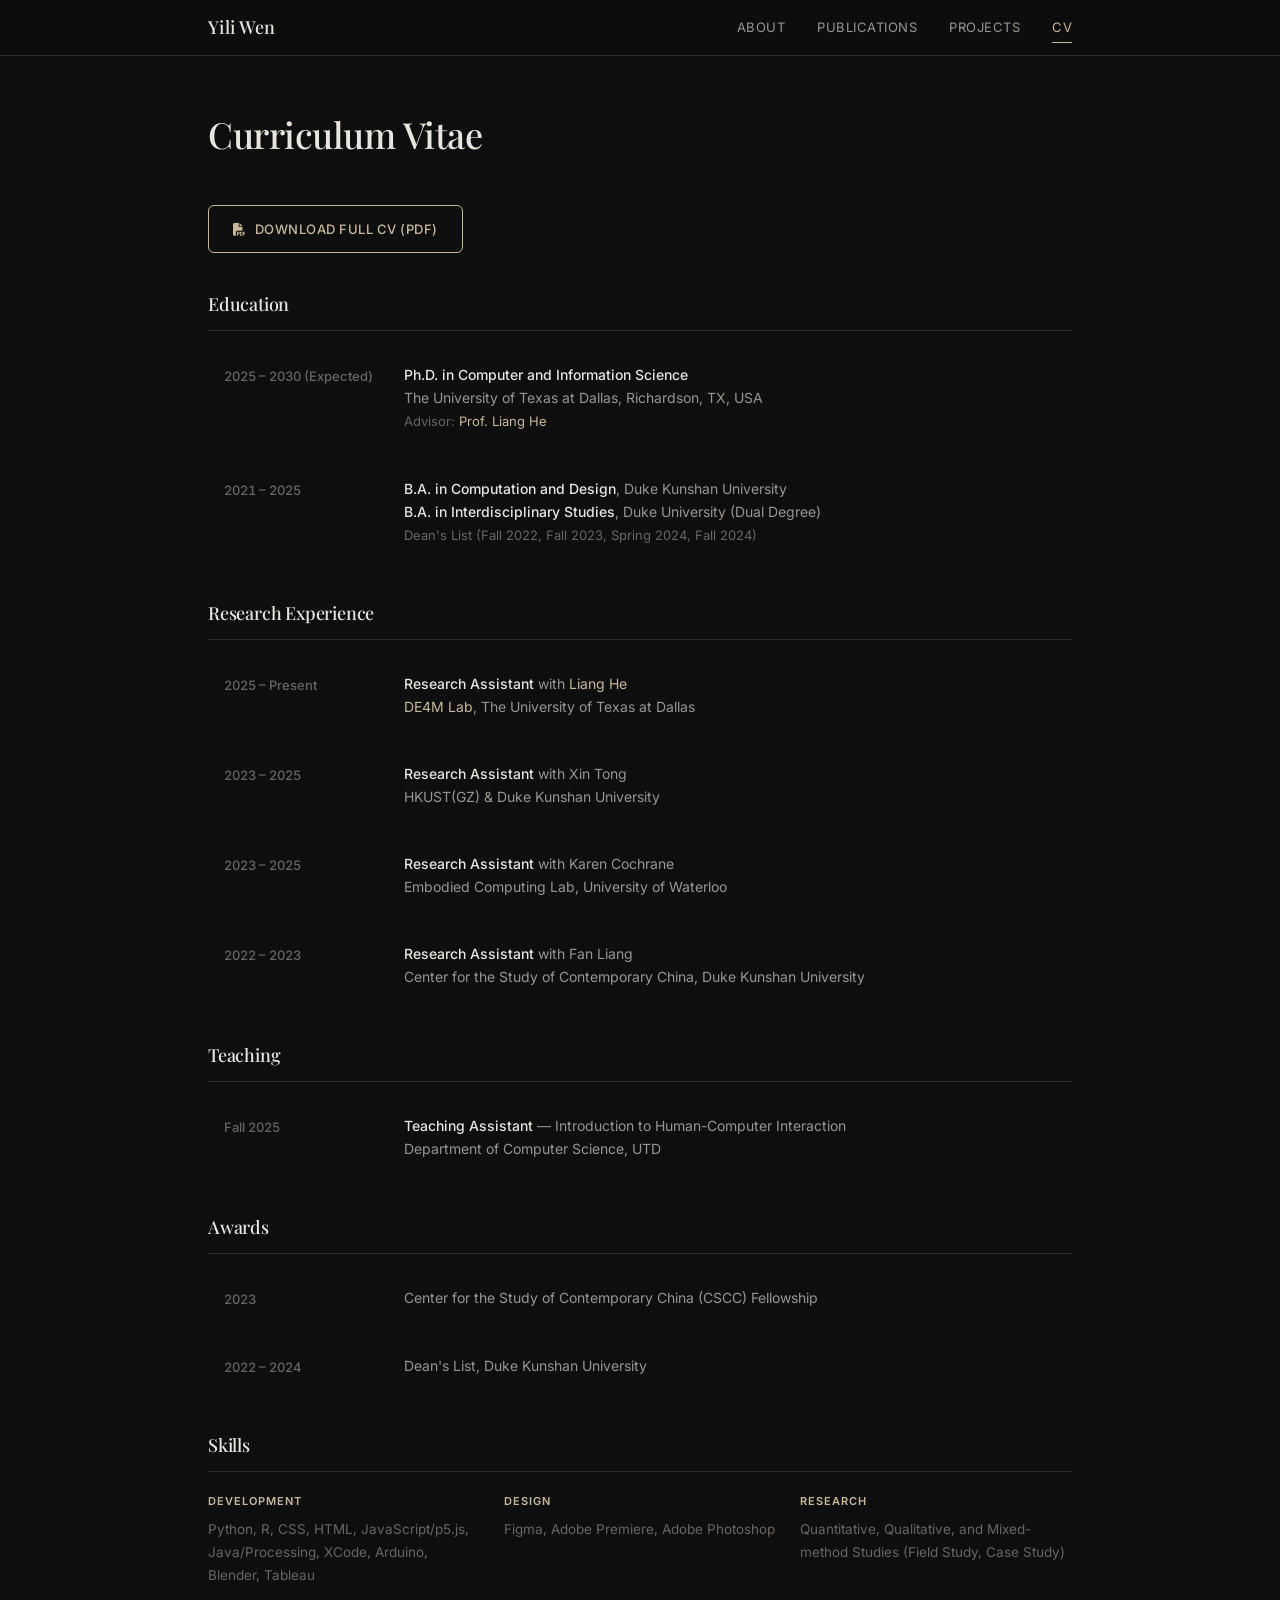
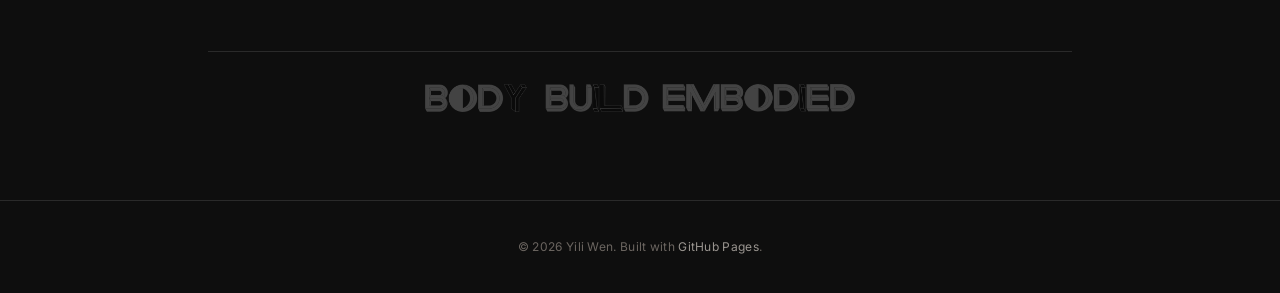
==== commit db990c36: "Major update: simplify BCI (CHI'26 workshop), remove co-writing/sustainable house, hide controller t" ====
--- a/cv.html
+++ b/cv.html
@@ -132,6 +132,10 @@
       </div>
     </div>
 
+    <div class="slogan-footer">
+      <img src="img/slogan.png" alt="Body Build Embodied" class="slogan-img">
+    </div>
+
   </div>
 </main>
 
--- a/style.css
+++ b/style.css
@@ -458,6 +458,138 @@
   color: var(--color-accent);
 }
 
+/* ---- Projects Section Title ---- */
+.projects-section-title {
+  font-family: var(--font-display);
+  font-size: 18px;
+  font-weight: 500;
+  color: var(--color-text-muted);
+  text-transform: uppercase;
+  letter-spacing: 1.5px;
+  margin-bottom: 28px;
+  padding-bottom: 12px;
+  border-bottom: 1px solid var(--color-border);
+}
+
+/* ---- Research Project Cards ---- */
+.research-card {
+  display: grid;
+  grid-template-columns: 280px 1fr;
+  gap: 28px;
+  padding: 24px;
+  margin-bottom: 20px;
+  border-radius: 10px;
+  border: 1px solid var(--color-border-light);
+  background: var(--color-bg-card);
+  text-decoration: none;
+  color: inherit;
+  cursor: pointer;
+  transition: border-color 0.3s, box-shadow 0.3s, transform 0.3s;
+}
+
+.research-card:hover {
+  border-color: var(--color-accent);
+  box-shadow: 0 12px 32px rgba(0, 0, 0, 0.3), 0 0 0 1px rgba(200, 184, 154, 0.15);
+  transform: translateY(-3px);
+  text-decoration: none;
+}
+
+.research-card-img {
+  width: 280px;
+  height: 180px;
+  border-radius: 6px;
+  overflow: hidden;
+  background: linear-gradient(135deg, #1a1a1a 0%, #252525 100%);
+}
+
+.research-card-img img {
+  width: 100%;
+  height: 100%;
+  object-fit: cover;
+  transition: transform 0.4s ease;
+}
+
+.research-card:hover .research-card-img img {
+  transform: scale(1.03);
+}
+
+.research-card-info {
+  display: flex;
+  flex-direction: column;
+  justify-content: center;
+}
+
+.research-card-info h3 {
+  font-family: var(--font-display);
+  font-size: 17px;
+  font-weight: 500;
+  line-height: 1.45;
+  color: var(--color-text);
+  margin-bottom: 8px;
+  transition: color 0.3s;
+}
+
+.research-card:hover .research-card-info h3 {
+  color: var(--color-accent);
+}
+
+.research-card-authors {
+  font-size: 13px;
+  color: var(--color-text-secondary);
+  margin-bottom: 4px;
+}
+
+.research-card-authors strong {
+  color: var(--color-accent);
+}
+
+.research-card-venue {
+  font-size: 13px;
+  color: var(--color-text-muted);
+  font-style: italic;
+  margin-bottom: 8px;
+}
+
+.research-card-desc {
+  font-size: 13.5px;
+  color: var(--color-text-muted);
+  line-height: 1.6;
+  margin-bottom: 8px;
+}
+
+.research-card-links {
+  display: flex;
+  gap: 8px;
+  margin-top: 4px;
+}
+
+.research-card-links .pub-link {
+  cursor: pointer;
+}
+
+.research-card-arrow {
+  font-size: 12px;
+  color: var(--color-text-muted);
+  margin-top: auto;
+  padding-top: 8px;
+  transition: color 0.3s;
+  letter-spacing: 0.3px;
+}
+
+.research-card:hover .research-card-arrow {
+  color: var(--color-accent);
+}
+
+@media (max-width: 768px) {
+  .research-card {
+    grid-template-columns: 1fr;
+  }
+  .research-card-img {
+    width: 100%;
+    height: 200px;
+  }
+}
+
 /* ---- Projects Grid ---- */
 .project-grid {
   display: grid;
@@ -488,6 +620,17 @@
 
 .project-card:hover .project-image-placeholder {
   background: linear-gradient(135deg, #1e1e1e 0%, #2a2a2a 100%);
+}
+
+.project-cover-img {
+  width: 100%;
+  height: 160px;
+  object-fit: cover;
+  transition: transform 0.4s ease;
+}
+
+.project-card:hover .project-cover-img {
+  transform: scale(1.03);
 }
 
 .project-body {
@@ -568,6 +711,10 @@
   margin-top: 12px;
 }
 
+.featured-projects .project-grid {
+  grid-template-columns: repeat(2, 1fr);
+}
+
 /* ---- CV Section ---- */
 .cv-section {
   margin-bottom: 40px;
@@ -669,6 +816,38 @@
   line-height: 1.7;
 }
 
+/* ---- Slogan ---- */
+.slogan-header-img {
+  height: 22px;
+  width: auto;
+  opacity: 0.35;
+  filter: invert(1);
+  transition: opacity 0.4s;
+}
+
+.slogan-header-img:hover {
+  opacity: 0.6;
+}
+
+.slogan-footer {
+  margin-top: 64px;
+  padding-top: 32px;
+  border-top: 1px solid var(--color-border);
+  text-align: center;
+}
+
+.slogan-img {
+  height: 28px;
+  width: auto;
+  opacity: 0.25;
+  filter: invert(1);
+  transition: opacity 0.4s;
+}
+
+.slogan-img:hover {
+  opacity: 0.5;
+}
+
 /* ---- Footer ---- */
 .footer {
   padding: 36px 0;
@@ -685,6 +864,161 @@
 
 .footer a:hover {
   color: var(--color-accent);
+}
+
+/* ---- Project Detail Page ---- */
+.project-hero-img {
+  width: 100%;
+  max-height: 400px;
+  object-fit: cover;
+  border-radius: 8px;
+  margin-bottom: 36px;
+}
+
+.project-hero-placeholder {
+  width: 100%;
+  height: 320px;
+  background: linear-gradient(135deg, #1a1a1a 0%, #252525 100%);
+  border-radius: 8px;
+  margin-bottom: 36px;
+}
+
+.project-meta {
+  display: flex;
+  flex-wrap: wrap;
+  gap: 24px;
+  margin-bottom: 32px;
+  padding: 20px 24px;
+  background: var(--color-bg-alt);
+  border-radius: 8px;
+  border: 1px solid var(--color-border);
+}
+
+.project-meta-item {
+  flex: 1;
+  min-width: 140px;
+}
+
+.project-meta-label {
+  font-size: 10px;
+  font-weight: 600;
+  text-transform: uppercase;
+  letter-spacing: 1px;
+  color: var(--color-accent);
+  margin-bottom: 4px;
+}
+
+.project-meta-value {
+  font-size: 13.5px;
+  color: var(--color-text-secondary);
+  line-height: 1.5;
+}
+
+.project-detail h2 {
+  font-size: 20px;
+  margin-top: 40px;
+  margin-bottom: 16px;
+  padding-bottom: 8px;
+  border-bottom: 1px solid var(--color-border);
+}
+
+.project-detail p {
+  font-size: 14.5px;
+  color: var(--color-text-secondary);
+  line-height: 1.85;
+  margin-bottom: 16px;
+}
+
+.project-detail ul {
+  list-style: none;
+  padding: 0;
+  margin-bottom: 20px;
+}
+
+.project-detail ul li {
+  font-size: 14px;
+  color: var(--color-text-secondary);
+  line-height: 1.8;
+  padding-left: 16px;
+  position: relative;
+  margin-bottom: 6px;
+}
+
+.project-detail ul li::before {
+  content: '—';
+  position: absolute;
+  left: 0;
+  color: var(--color-text-muted);
+}
+
+.project-detail .img-row {
+  display: grid;
+  grid-template-columns: repeat(2, 1fr);
+  gap: 16px;
+  margin: 24px 0;
+}
+
+.project-detail .img-row img,
+.project-detail .img-full {
+  width: 100%;
+  border-radius: 6px;
+  border: 1px solid var(--color-border);
+}
+
+.project-detail .img-full {
+  margin: 24px 0;
+}
+
+.project-detail .img-caption {
+  font-size: 12px;
+  color: var(--color-text-muted);
+  text-align: center;
+  margin-top: 8px;
+  font-style: italic;
+}
+
+.project-detail .bibtex {
+  background: var(--color-bg-alt);
+  border: 1px solid var(--color-border);
+  border-radius: 6px;
+  padding: 16px 20px;
+  font-family: 'SF Mono', 'Fira Code', monospace;
+  font-size: 12px;
+  color: var(--color-text-muted);
+  overflow-x: auto;
+  line-height: 1.6;
+  white-space: pre-wrap;
+  margin: 16px 0;
+}
+
+.project-nav {
+  display: flex;
+  justify-content: space-between;
+  margin-top: 48px;
+  padding-top: 24px;
+  border-top: 1px solid var(--color-border);
+}
+
+.project-nav a {
+  font-size: 13px;
+  text-transform: uppercase;
+  letter-spacing: 0.5px;
+  color: var(--color-text-secondary);
+  transition: color 0.3s;
+}
+
+.project-nav a:hover {
+  color: var(--color-accent);
+}
+
+@media (max-width: 768px) {
+  .project-meta {
+    flex-direction: column;
+    gap: 16px;
+  }
+  .project-detail .img-row {
+    grid-template-columns: 1fr;
+  }
 }
 
 /* ---- Page Fade-in Animation ---- */
@@ -720,7 +1054,7 @@
   }
 
   .project-grid {
-    grid-template-columns: 1fr;
+    grid-template-columns: 1fr !important;
   }
 
   .pub-item {
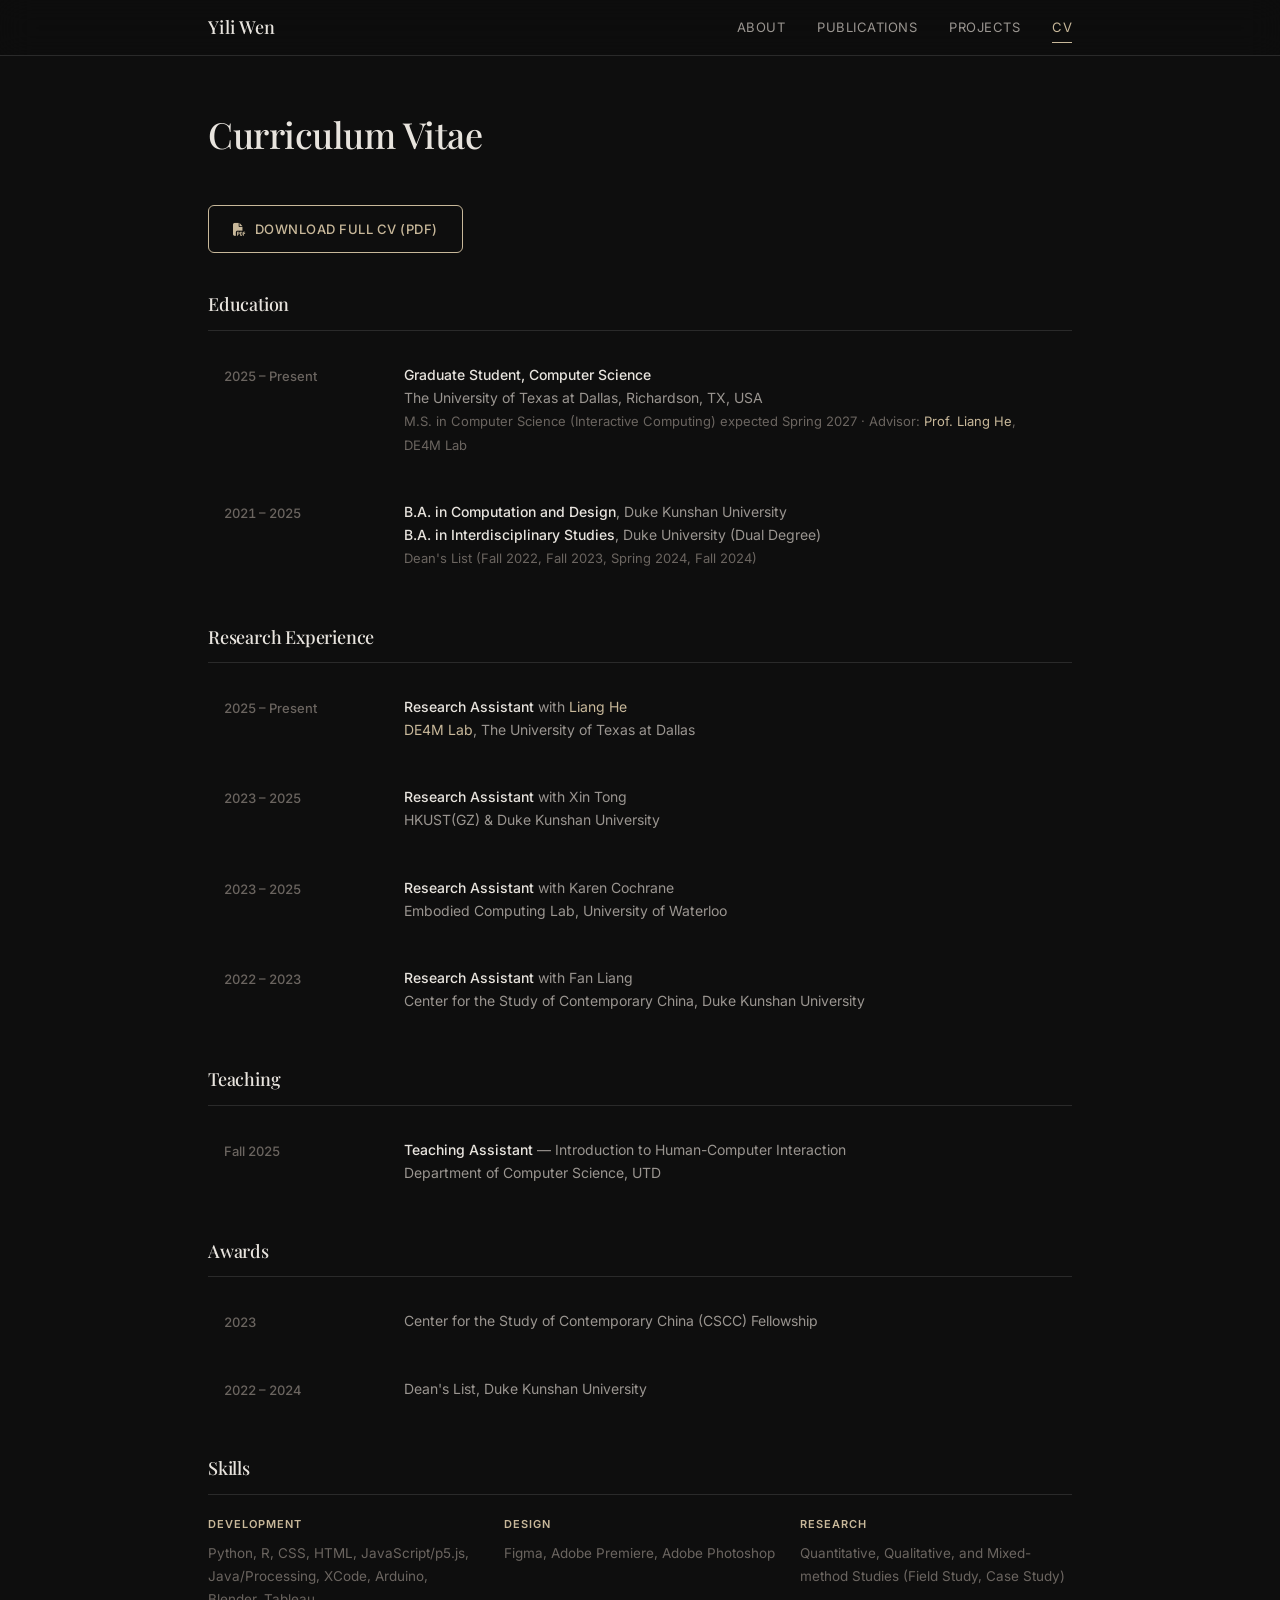
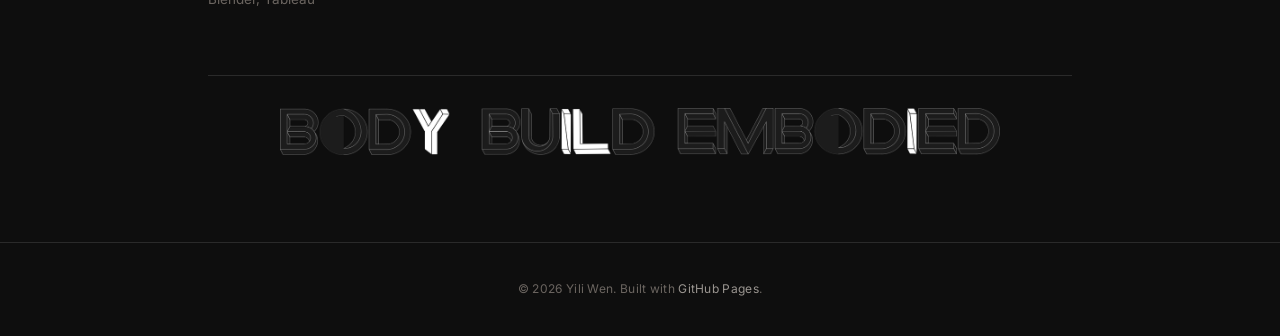
==== commit 8c33ab04: "Add PBLV project page; hardware-forward framing for controller/exoskeleton; update CV (PDF + educati" ====
--- a/cv.html
+++ b/cv.html
@@ -38,11 +38,11 @@
     <div class="cv-section">
       <h3>Education</h3>
       <div class="cv-item">
-        <div class="cv-date">2025 &ndash; 2030 (Expected)</div>
+        <div class="cv-date">2025 &ndash; Present</div>
         <div class="cv-detail">
-          <strong>Ph.D. in Computer and Information Science</strong><br>
+          <strong>Graduate Student, Computer Science</strong><br>
           The University of Texas at Dallas, Richardson, TX, USA<br>
-          <span class="cv-note">Advisor: <a href="https://www.lianghe.me/" target="_blank">Prof. Liang He</a></span>
+          <span class="cv-note">M.S. in Computer Science (Interactive Computing) expected Spring 2027 &middot; Advisor: <a href="https://www.lianghe.me/" target="_blank">Prof. Liang He</a>, DE4M Lab</span>
         </div>
       </div>
       <div class="cv-item">
--- a/style.css
+++ b/style.css
@@ -180,7 +180,6 @@
   text-transform: lowercase;
   margin-bottom: 32px;
   padding-bottom: 24px;
-  border-bottom: 1px solid var(--color-border);
 }
 
 .hero-grid {
@@ -817,16 +816,34 @@
 }
 
 /* ---- Slogan ---- */
+/* ---- Chongqing Banner ---- */
+.banner-full {
+  width: 100%;
+  height: 80px;
+  overflow: hidden;
+}
+
+.banner-full img {
+  width: 100%;
+  height: 100%;
+  object-fit: cover;
+  object-position: center 40%;
+  display: block;
+}
+
+.hero-tagline {
+  text-align: center;
+}
+
 .slogan-header-img {
-  height: 22px;
-  width: auto;
-  opacity: 0.35;
-  filter: invert(1);
-  transition: opacity 0.4s;
-}
-
-.slogan-header-img:hover {
-  opacity: 0.6;
+  height: auto;
+  width: min(90%, 840px);
+  animation: sloganGlow 4s ease-in-out infinite;
+}
+
+@keyframes sloganGlow {
+  0%, 100% { opacity: 0.7; filter: brightness(1) drop-shadow(0 0 4px rgba(200, 184, 154, 0.2)); }
+  50% { opacity: 1; filter: brightness(1.3) drop-shadow(0 0 16px rgba(200, 184, 154, 0.6)); }
 }
 
 .slogan-footer {
@@ -837,15 +854,9 @@
 }
 
 .slogan-img {
-  height: 28px;
-  width: auto;
-  opacity: 0.25;
-  filter: invert(1);
-  transition: opacity 0.4s;
-}
-
-.slogan-img:hover {
-  opacity: 0.5;
+  height: auto;
+  width: min(85%, 720px);
+  animation: sloganGlow 4s ease-in-out infinite;
 }
 
 /* ---- Footer ---- */
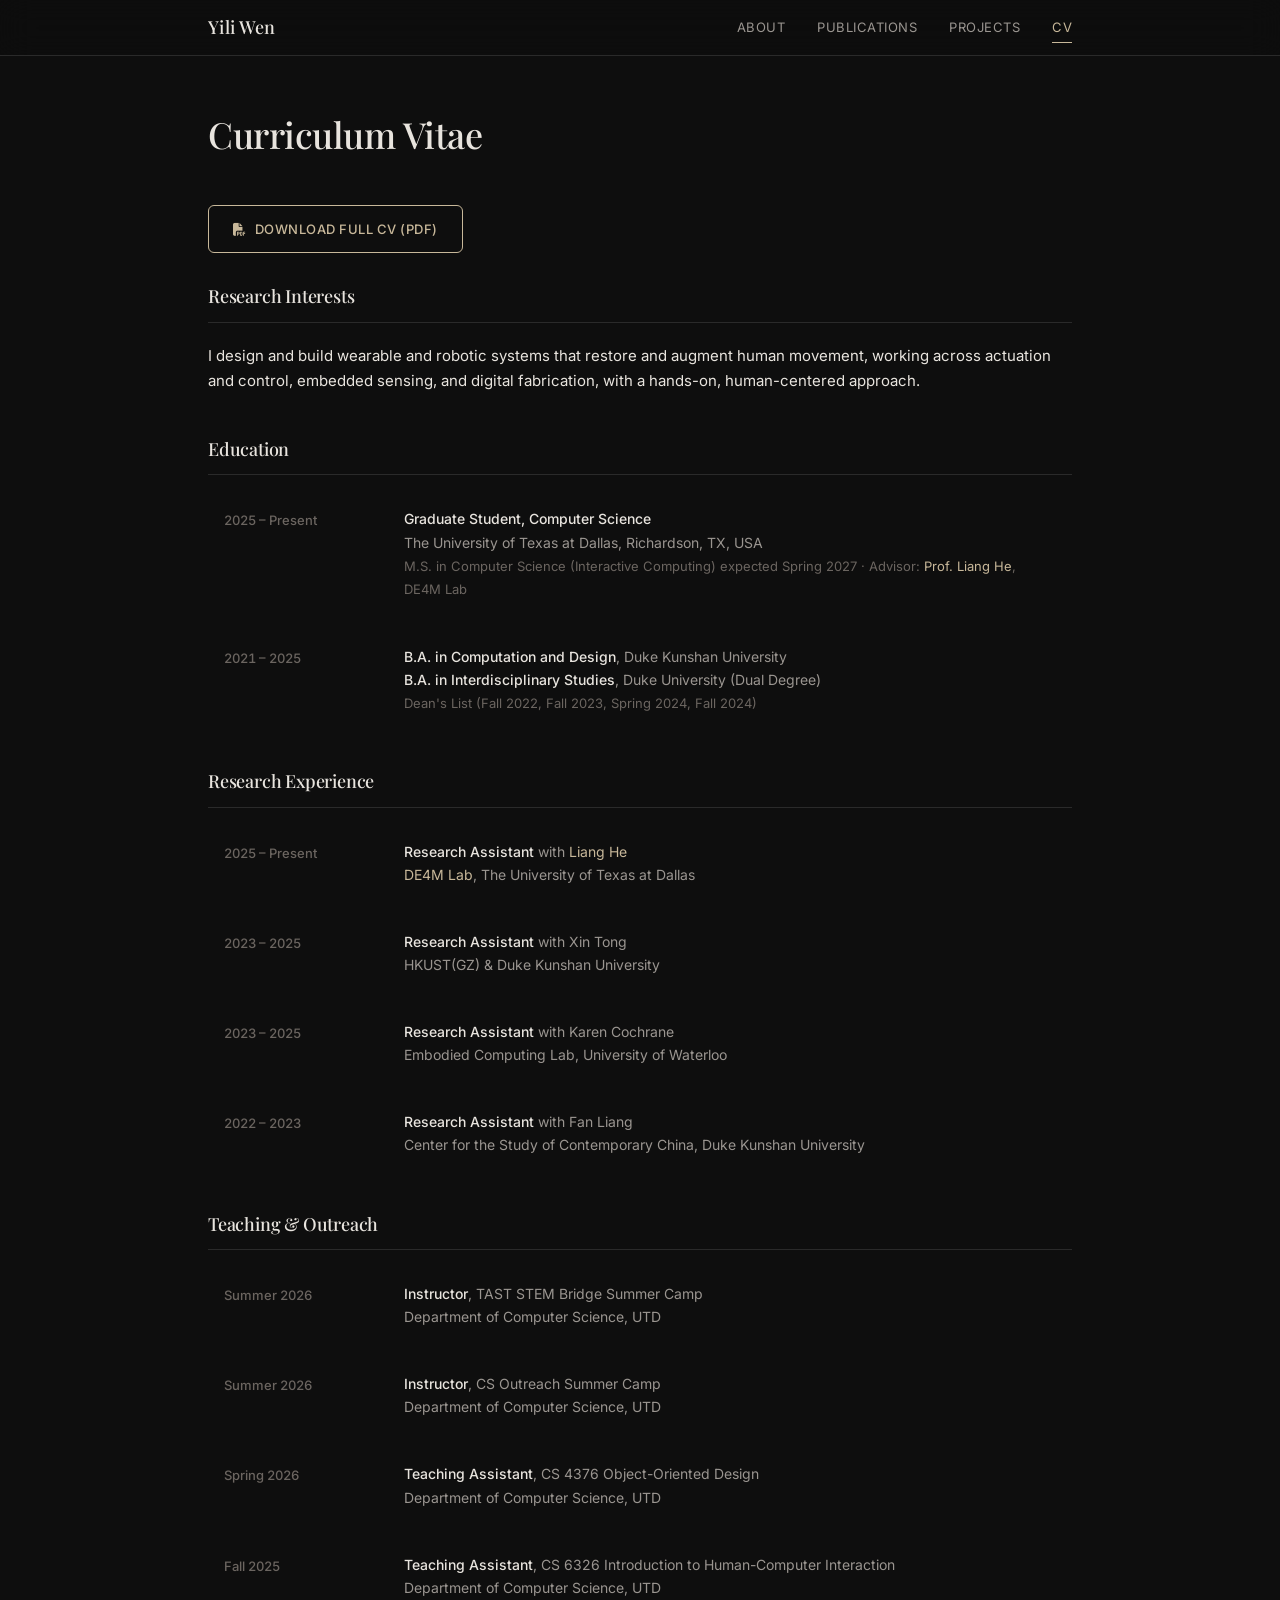
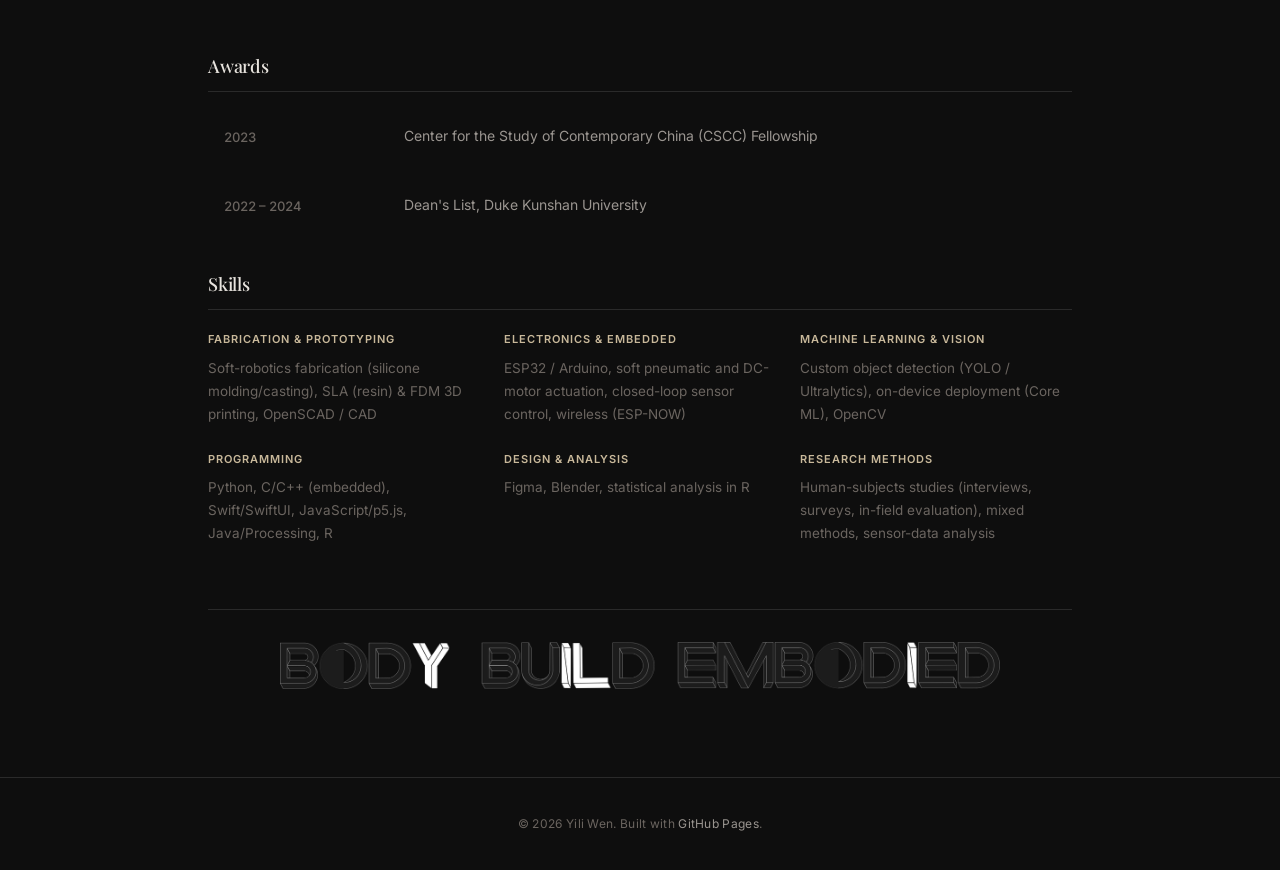
==== commit ae8b385d: "cv.html: sync skills (robotics-forward), teaching (4 entries), add research interests; refresh PDF" ====
--- a/cv.html
+++ b/cv.html
@@ -31,9 +31,14 @@
   <div class="container">
     <h1 class="page-title">Curriculum Vitae</h1>
 
-    <p class="cv-download" style="margin-bottom: 36px;">
+    <p class="cv-download" style="margin-bottom: 28px;">
       <a href="YiliWen_CV.pdf" target="_blank"><i class="fas fa-file-pdf"></i> Download Full CV (PDF)</a>
     </p>
+
+    <div class="cv-section">
+      <h3>Research Interests</h3>
+      <p style="margin: 0;">I design and build wearable and robotic systems that restore and augment human movement, working across actuation and control, embedded sensing, and digital fabrication, with a hands-on, human-centered approach.</p>
+    </div>
 
     <div class="cv-section">
       <h3>Education</h3>
@@ -88,11 +93,32 @@
     </div>
 
     <div class="cv-section">
-      <h3>Teaching</h3>
+      <h3>Teaching &amp; Outreach</h3>
+      <div class="cv-item">
+        <div class="cv-date">Summer 2026</div>
+        <div class="cv-detail">
+          <strong>Instructor</strong>, TAST STEM Bridge Summer Camp<br>
+          Department of Computer Science, UTD
+        </div>
+      </div>
+      <div class="cv-item">
+        <div class="cv-date">Summer 2026</div>
+        <div class="cv-detail">
+          <strong>Instructor</strong>, CS Outreach Summer Camp<br>
+          Department of Computer Science, UTD
+        </div>
+      </div>
+      <div class="cv-item">
+        <div class="cv-date">Spring 2026</div>
+        <div class="cv-detail">
+          <strong>Teaching Assistant</strong>, CS 4376 Object-Oriented Design<br>
+          Department of Computer Science, UTD
+        </div>
+      </div>
       <div class="cv-item">
         <div class="cv-date">Fall 2025</div>
         <div class="cv-detail">
-          <strong>Teaching Assistant</strong> &mdash; Introduction to Human-Computer Interaction<br>
+          <strong>Teaching Assistant</strong>, CS 6326 Introduction to Human-Computer Interaction<br>
           Department of Computer Science, UTD
         </div>
       </div>
@@ -118,16 +144,28 @@
       <h3>Skills</h3>
       <div class="skills-grid">
         <div class="skill-group">
-          <h4>Development</h4>
-          <p>Python, R, CSS, HTML, JavaScript/p5.js, Java/Processing, XCode, Arduino, Blender, Tableau</p>
+          <h4>Fabrication &amp; Prototyping</h4>
+          <p>Soft-robotics fabrication (silicone molding/casting), SLA (resin) &amp; FDM 3D printing, OpenSCAD / CAD</p>
         </div>
         <div class="skill-group">
-          <h4>Design</h4>
-          <p>Figma, Adobe Premiere, Adobe Photoshop</p>
+          <h4>Electronics &amp; Embedded</h4>
+          <p>ESP32 / Arduino, soft pneumatic and DC-motor actuation, closed-loop sensor control, wireless (ESP-NOW)</p>
         </div>
         <div class="skill-group">
-          <h4>Research</h4>
-          <p>Quantitative, Qualitative, and Mixed-method Studies (Field Study, Case Study)</p>
+          <h4>Machine Learning &amp; Vision</h4>
+          <p>Custom object detection (YOLO / Ultralytics), on-device deployment (Core ML), OpenCV</p>
+        </div>
+        <div class="skill-group">
+          <h4>Programming</h4>
+          <p>Python, C/C++ (embedded), Swift/SwiftUI, JavaScript/p5.js, Java/Processing, R</p>
+        </div>
+        <div class="skill-group">
+          <h4>Design &amp; Analysis</h4>
+          <p>Figma, Blender, statistical analysis in R</p>
+        </div>
+        <div class="skill-group">
+          <h4>Research Methods</h4>
+          <p>Human-subjects studies (interviews, surveys, in-field evaluation), mixed methods, sensor-data analysis</p>
         </div>
       </div>
     </div>
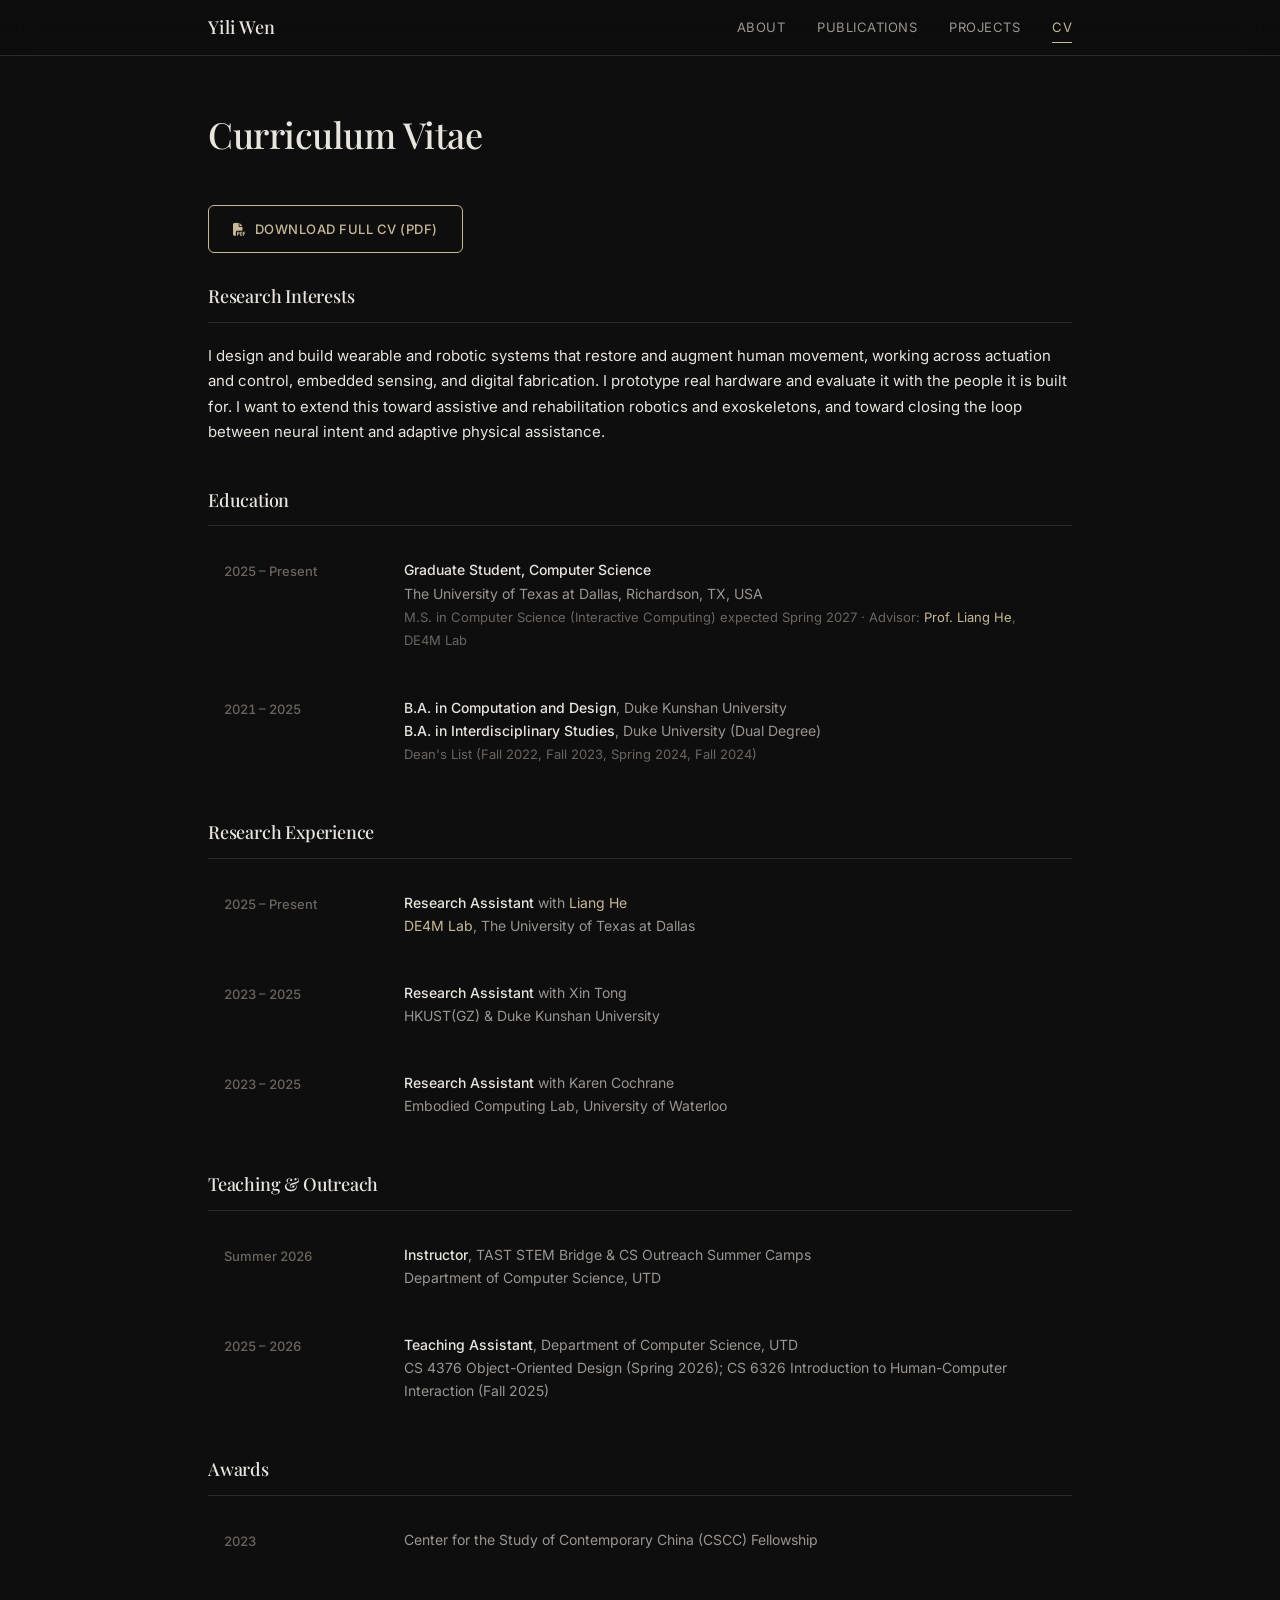
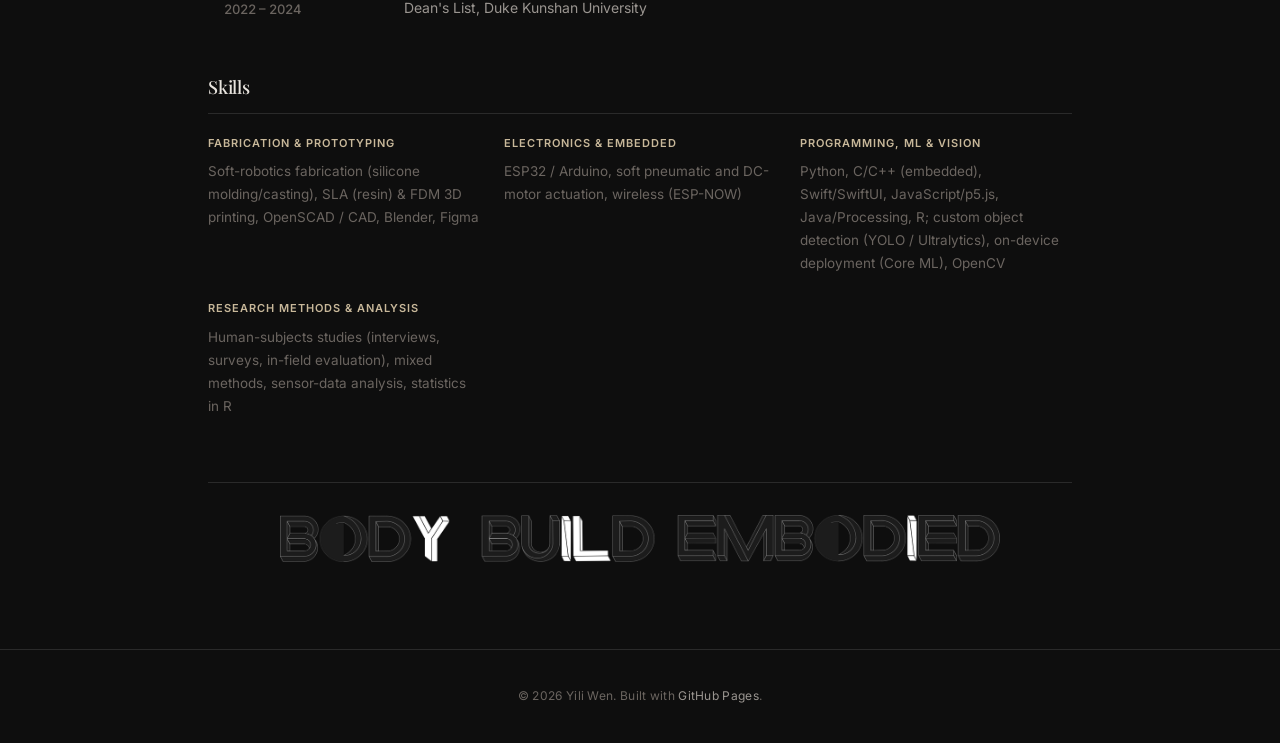
==== commit b1fb5458: "PBLV: rewrite to the cable-pull design; refresh CV to the trimmed 2-page version PACER pivoted away " ====
--- a/cv.html
+++ b/cv.html
@@ -37,7 +37,7 @@
 
     <div class="cv-section">
       <h3>Research Interests</h3>
-      <p style="margin: 0;">I design and build wearable and robotic systems that restore and augment human movement, working across actuation and control, embedded sensing, and digital fabrication, with a hands-on, human-centered approach.</p>
+      <p style="margin: 0;">I design and build wearable and robotic systems that restore and augment human movement, working across actuation and control, embedded sensing, and digital fabrication. I prototype real hardware and evaluate it with the people it is built for. I want to extend this toward assistive and rehabilitation robotics and exoskeletons, and toward closing the loop between neural intent and adaptive physical assistance.</p>
     </div>
 
     <div class="cv-section">
@@ -83,13 +83,6 @@
           Embodied Computing Lab, University of Waterloo
         </div>
       </div>
-      <div class="cv-item">
-        <div class="cv-date">2022 &ndash; 2023</div>
-        <div class="cv-detail">
-          <strong>Research Assistant</strong> with Fan Liang<br>
-          Center for the Study of Contemporary China, Duke Kunshan University
-        </div>
-      </div>
     </div>
 
     <div class="cv-section">
@@ -97,29 +90,15 @@
       <div class="cv-item">
         <div class="cv-date">Summer 2026</div>
         <div class="cv-detail">
-          <strong>Instructor</strong>, TAST STEM Bridge Summer Camp<br>
+          <strong>Instructor</strong>, TAST STEM Bridge &amp; CS Outreach Summer Camps<br>
           Department of Computer Science, UTD
         </div>
       </div>
       <div class="cv-item">
-        <div class="cv-date">Summer 2026</div>
+        <div class="cv-date">2025 &ndash; 2026</div>
         <div class="cv-detail">
-          <strong>Instructor</strong>, CS Outreach Summer Camp<br>
-          Department of Computer Science, UTD
-        </div>
-      </div>
-      <div class="cv-item">
-        <div class="cv-date">Spring 2026</div>
-        <div class="cv-detail">
-          <strong>Teaching Assistant</strong>, CS 4376 Object-Oriented Design<br>
-          Department of Computer Science, UTD
-        </div>
-      </div>
-      <div class="cv-item">
-        <div class="cv-date">Fall 2025</div>
-        <div class="cv-detail">
-          <strong>Teaching Assistant</strong>, CS 6326 Introduction to Human-Computer Interaction<br>
-          Department of Computer Science, UTD
+          <strong>Teaching Assistant</strong>, Department of Computer Science, UTD<br>
+          CS 4376 Object-Oriented Design (Spring 2026); CS 6326 Introduction to Human-Computer Interaction (Fall 2025)
         </div>
       </div>
     </div>
@@ -145,27 +124,19 @@
       <div class="skills-grid">
         <div class="skill-group">
           <h4>Fabrication &amp; Prototyping</h4>
-          <p>Soft-robotics fabrication (silicone molding/casting), SLA (resin) &amp; FDM 3D printing, OpenSCAD / CAD</p>
+          <p>Soft-robotics fabrication (silicone molding/casting), SLA (resin) &amp; FDM 3D printing, OpenSCAD / CAD, Blender, Figma</p>
         </div>
         <div class="skill-group">
           <h4>Electronics &amp; Embedded</h4>
-          <p>ESP32 / Arduino, soft pneumatic and DC-motor actuation, closed-loop sensor control, wireless (ESP-NOW)</p>
+          <p>ESP32 / Arduino, soft pneumatic and DC-motor actuation, wireless (ESP-NOW)</p>
         </div>
         <div class="skill-group">
-          <h4>Machine Learning &amp; Vision</h4>
-          <p>Custom object detection (YOLO / Ultralytics), on-device deployment (Core ML), OpenCV</p>
+          <h4>Programming, ML &amp; Vision</h4>
+          <p>Python, C/C++ (embedded), Swift/SwiftUI, JavaScript/p5.js, Java/Processing, R; custom object detection (YOLO / Ultralytics), on-device deployment (Core ML), OpenCV</p>
         </div>
         <div class="skill-group">
-          <h4>Programming</h4>
-          <p>Python, C/C++ (embedded), Swift/SwiftUI, JavaScript/p5.js, Java/Processing, R</p>
-        </div>
-        <div class="skill-group">
-          <h4>Design &amp; Analysis</h4>
-          <p>Figma, Blender, statistical analysis in R</p>
-        </div>
-        <div class="skill-group">
-          <h4>Research Methods</h4>
-          <p>Human-subjects studies (interviews, surveys, in-field evaluation), mixed methods, sensor-data analysis</p>
+          <h4>Research Methods &amp; Analysis</h4>
+          <p>Human-subjects studies (interviews, surveys, in-field evaluation), mixed methods, sensor-data analysis, statistics in R</p>
         </div>
       </div>
     </div>
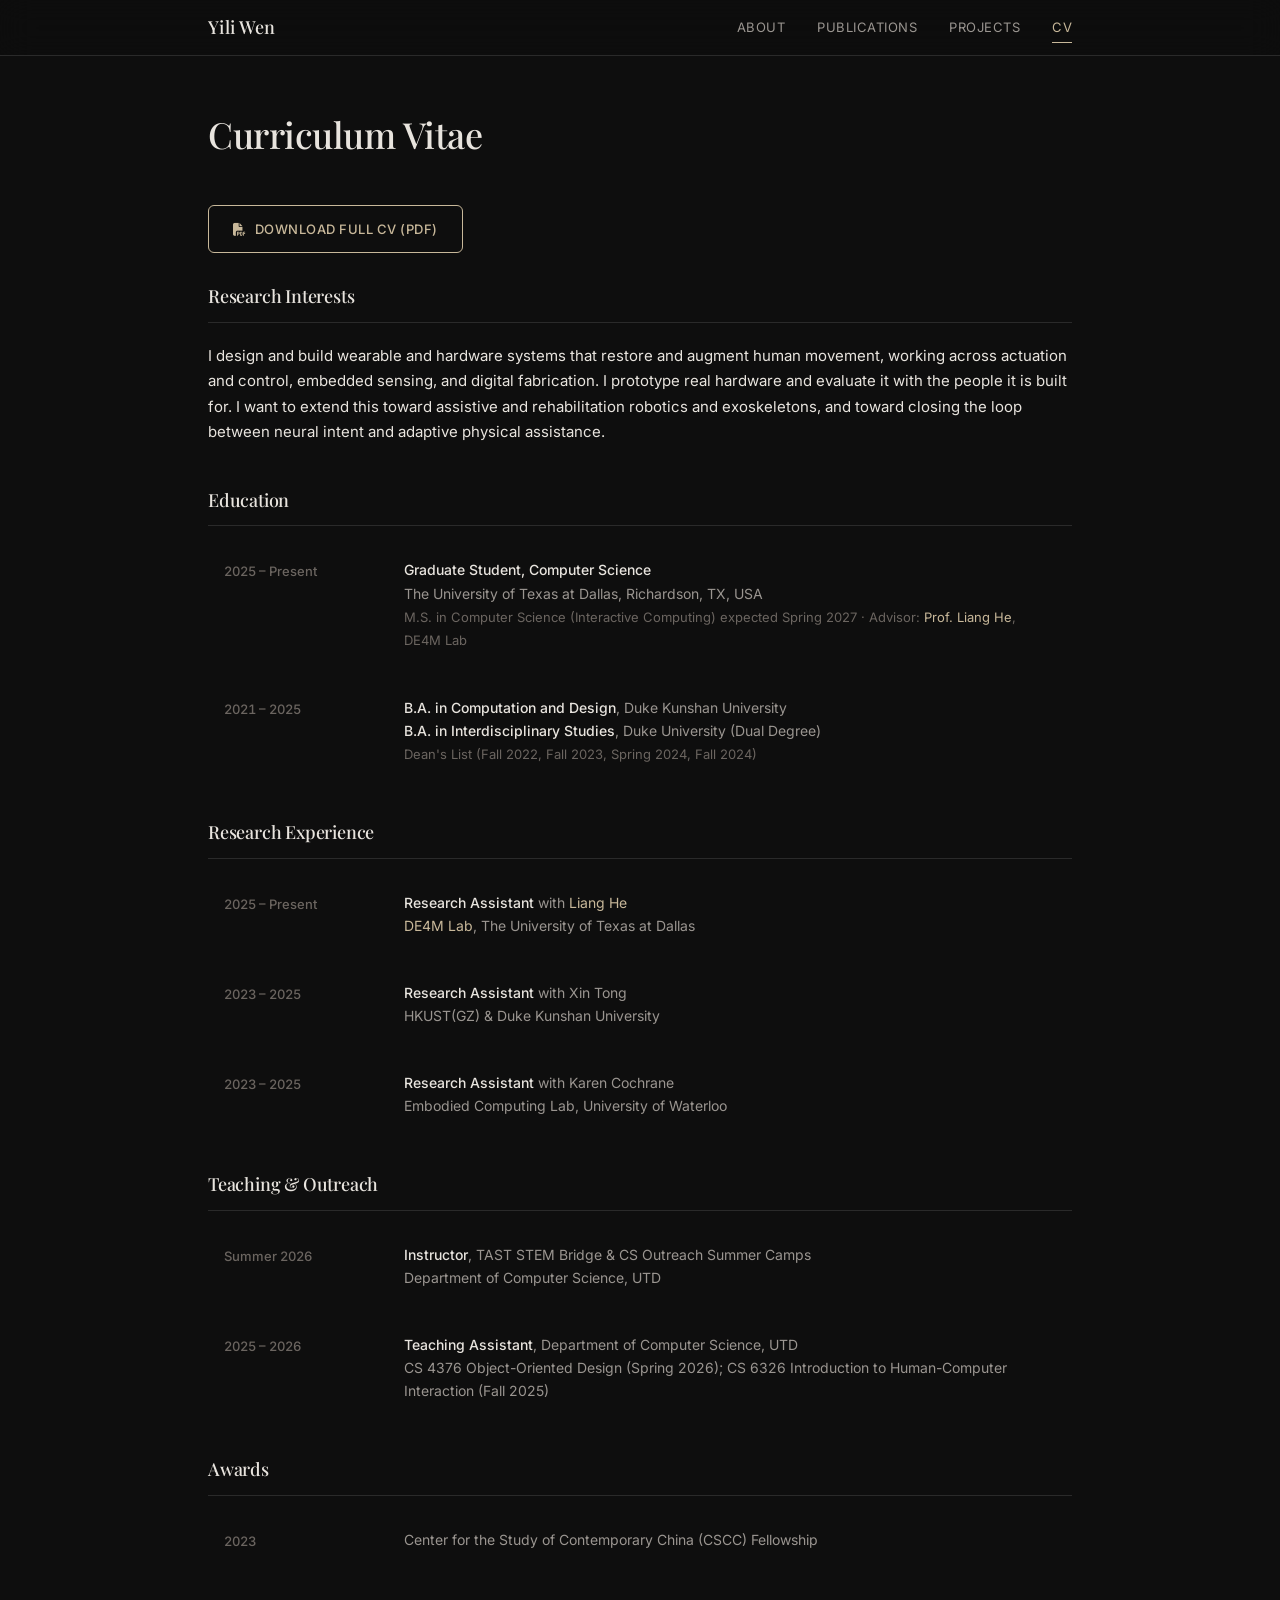
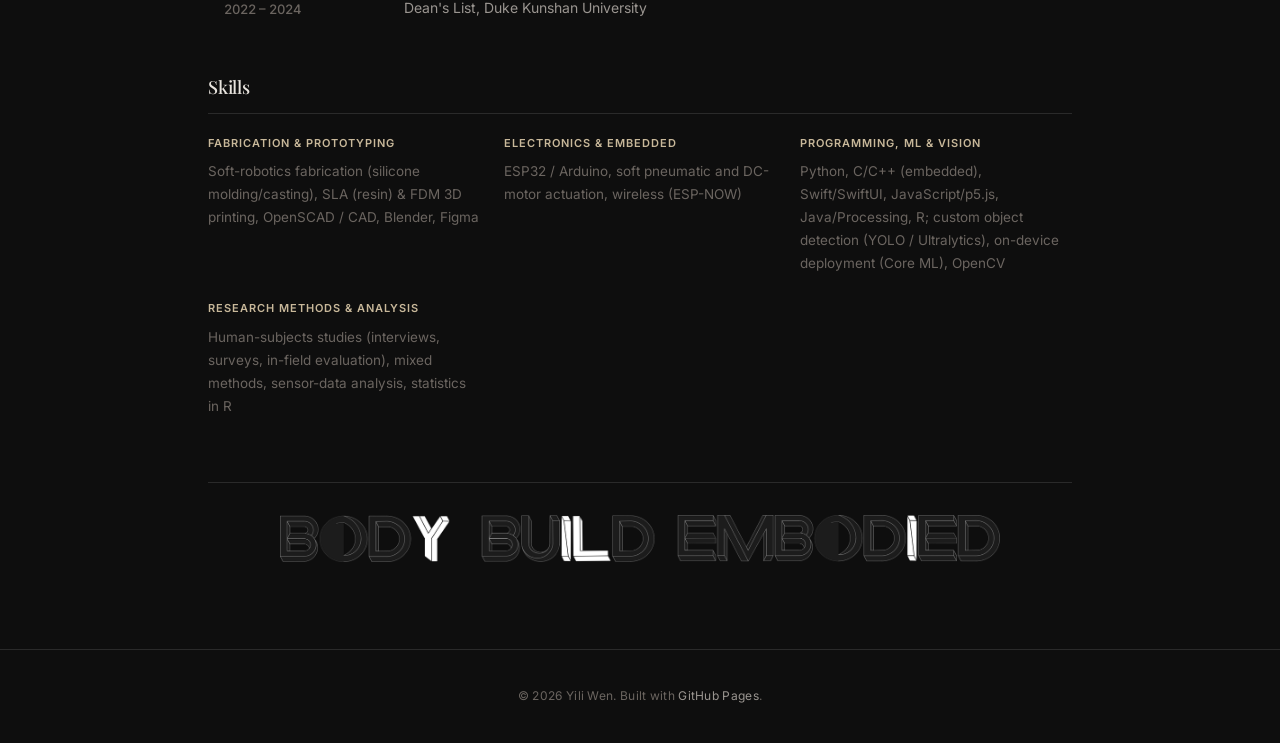
==== commit 52bd83ee: "CV: publish the widow-fixed 2-page PDF; sync research interests wording Also carries the pending edi" ====
--- a/cv.html
+++ b/cv.html
@@ -37,7 +37,7 @@
 
     <div class="cv-section">
       <h3>Research Interests</h3>
-      <p style="margin: 0;">I design and build wearable and robotic systems that restore and augment human movement, working across actuation and control, embedded sensing, and digital fabrication. I prototype real hardware and evaluate it with the people it is built for. I want to extend this toward assistive and rehabilitation robotics and exoskeletons, and toward closing the loop between neural intent and adaptive physical assistance.</p>
+      <p style="margin: 0;">I design and build wearable and hardware systems that restore and augment human movement, working across actuation and control, embedded sensing, and digital fabrication. I prototype real hardware and evaluate it with the people it is built for. I want to extend this toward assistive and rehabilitation robotics and exoskeletons, and toward closing the loop between neural intent and adaptive physical assistance.</p>
     </div>
 
     <div class="cv-section">
